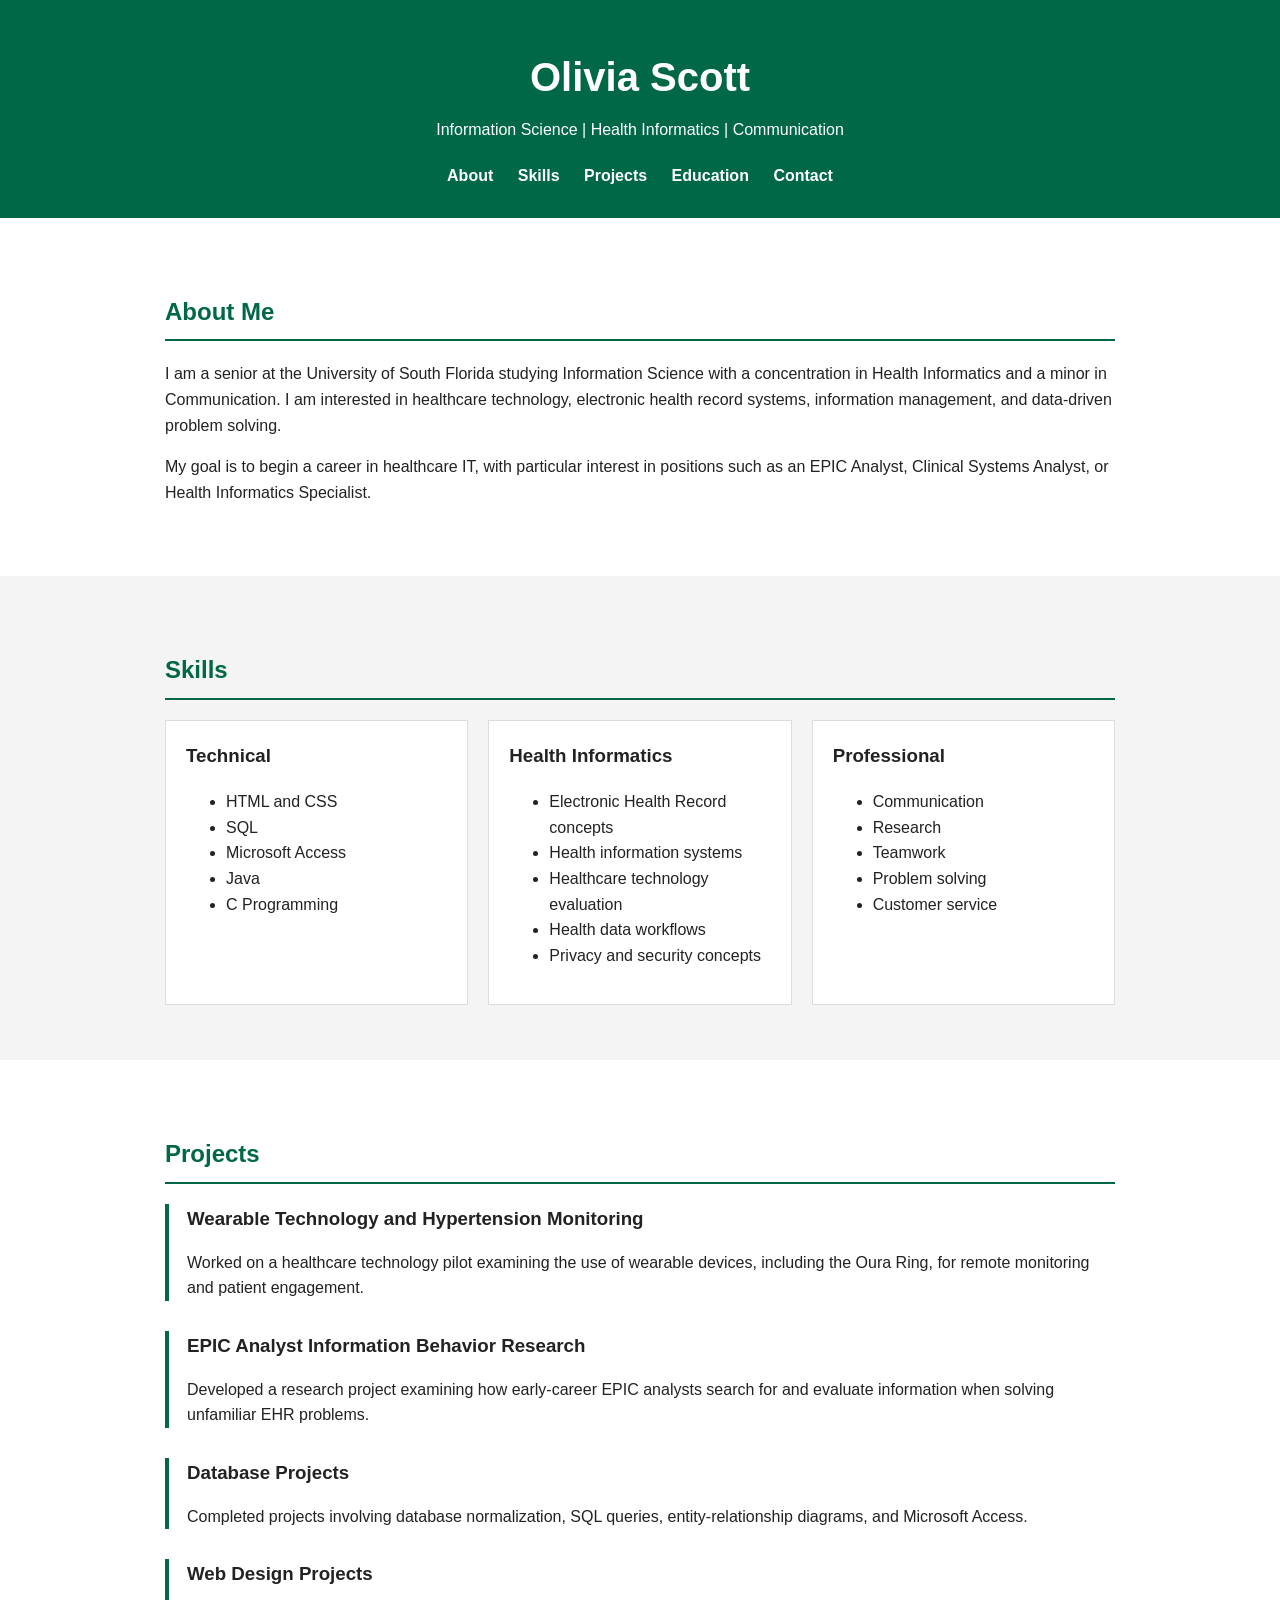
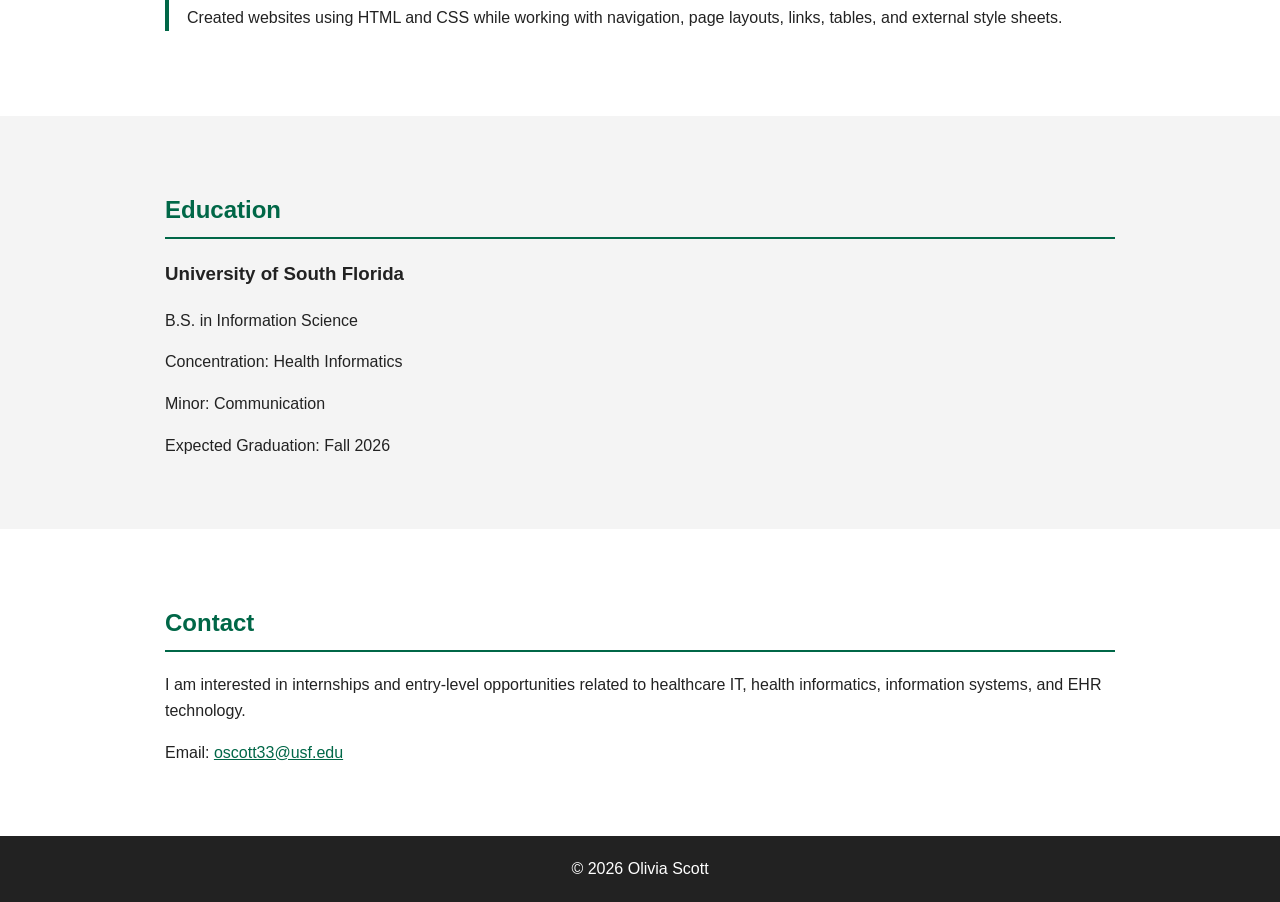
==== index.html @ 802bde32 "Add files via upload" ====
<!DOCTYPE html>
<html lang="en">
<head>
  <meta charset="UTF-8">
  <meta name="viewport" content="width=device-width, initial-scale=1.0">
  <title>Olivia Scott | Portfolio</title>
  <link rel="stylesheet" href="styles.css">
</head>
<body>

  <header>
    <div class="container">
      <h1>Olivia Scott</h1>
      <p>Information Science | Health Informatics | Communication</p>

      <nav>
        <a href="#about">About</a>
        <a href="#skills">Skills</a>
        <a href="#projects">Projects</a>
        <a href="#education">Education</a>
        <a href="#contact">Contact</a>
      </nav>
    </div>
  </header>

  <main>
    <section id="about">
      <div class="container">
        <h2>About Me</h2>
        <p>
          I am a senior at the University of South Florida studying Information Science
          with a concentration in Health Informatics and a minor in Communication.
          I am interested in healthcare technology, electronic health record systems,
          information management, and data-driven problem solving.
        </p>
        <p>
          My goal is to begin a career in healthcare IT, with particular interest in
          positions such as an EPIC Analyst, Clinical Systems Analyst, or Health Informatics Specialist.
        </p>
      </div>
    </section>

    <section id="skills" class="light">
      <div class="container">
        <h2>Skills</h2>

        <div class="cards">
          <div class="card">
            <h3>Technical</h3>
            <ul>
              <li>HTML and CSS</li>
              <li>SQL</li>
              <li>Microsoft Access</li>
              <li>Java</li>
              <li>C Programming</li>
            </ul>
          </div>

          <div class="card">
            <h3>Health Informatics</h3>
            <ul>
              <li>Electronic Health Record concepts</li>
              <li>Health information systems</li>
              <li>Healthcare technology evaluation</li>
              <li>Health data workflows</li>
              <li>Privacy and security concepts</li>
            </ul>
          </div>

          <div class="card">
            <h3>Professional</h3>
            <ul>
              <li>Communication</li>
              <li>Research</li>
              <li>Teamwork</li>
              <li>Problem solving</li>
              <li>Customer service</li>
            </ul>
          </div>
        </div>
      </div>
    </section>

    <section id="projects">
      <div class="container">
        <h2>Projects</h2>

        <div class="project">
          <h3>Wearable Technology and Hypertension Monitoring</h3>
          <p>
            Worked on a healthcare technology pilot examining the use of wearable devices,
            including the Oura Ring, for remote monitoring and patient engagement.
          </p>
        </div>

        <div class="project">
          <h3>EPIC Analyst Information Behavior Research</h3>
          <p>
            Developed a research project examining how early-career EPIC analysts search
            for and evaluate information when solving unfamiliar EHR problems.
          </p>
        </div>

        <div class="project">
          <h3>Database Projects</h3>
          <p>
            Completed projects involving database normalization, SQL queries,
            entity-relationship diagrams, and Microsoft Access.
          </p>
        </div>

        <div class="project">
          <h3>Web Design Projects</h3>
          <p>
            Created websites using HTML and CSS while working with navigation,
            page layouts, links, tables, and external style sheets.
          </p>
        </div>
      </div>
    </section>

    <section id="education" class="light">
      <div class="container">
        <h2>Education</h2>
        <h3>University of South Florida</h3>
        <p>B.S. in Information Science</p>
        <p>Concentration: Health Informatics</p>
        <p>Minor: Communication</p>
        <p>Expected Graduation: Fall 2026</p>
      </div>
    </section>

    <section id="contact">
      <div class="container">
        <h2>Contact</h2>
        <p>
          I am interested in internships and entry-level opportunities related to
          healthcare IT, health informatics, information systems, and EHR technology.
        </p>
        <p>
          Email:
          <a href="mailto:oscott33@usf.edu">oscott33@usf.edu</a>
        </p>
      </div>
    </section>
  </main>

  <footer>
    <div class="container">
      <p>&copy; 2026 Olivia Scott</p>
    </div>
  </footer>

</body>
</html>
---- styles.css ----
* {
  box-sizing: border-box;
}

html {
  scroll-behavior: smooth;
}

body {
  margin: 0;
  font-family: Arial, Helvetica, sans-serif;
  color: #222;
  line-height: 1.6;
  background-color: white;
}

.container {
  width: 90%;
  max-width: 950px;
  margin: auto;
}

header {
  background-color: #006747;
  color: white;
  text-align: center;
  padding: 45px 20px 30px;
}

header h1 {
  margin: 0;
  font-size: 2.5rem;
}

header p {
  margin: 8px 0 20px;
}

nav a {
  color: white;
  margin: 0 10px;
  text-decoration: none;
  font-weight: bold;
}

nav a:hover {
  text-decoration: underline;
}

section {
  padding: 55px 0;
}

.light {
  background-color: #f4f4f4;
}

h2 {
  color: #006747;
  border-bottom: 2px solid #006747;
  padding-bottom: 8px;
}

.cards {
  display: flex;
  gap: 20px;
  flex-wrap: wrap;
}

.card {
  flex: 1;
  min-width: 220px;
  background: white;
  border: 1px solid #ddd;
  padding: 20px;
}

.card h3 {
  margin-top: 0;
}

.project {
  border-left: 4px solid #006747;
  padding-left: 18px;
  margin-bottom: 30px;
}

.project h3 {
  margin-bottom: 8px;
}

a {
  color: #006747;
}

footer {
  background-color: #222;
  color: white;
  text-align: center;
  padding: 20px;
}

footer p {
  margin: 0;
}

@media (max-width: 650px) {
  nav a {
    display: block;
    margin: 8px 0;
  }

  .cards {
    flex-direction: column;
  }

  header h1 {
    font-size: 2rem;
  }
}
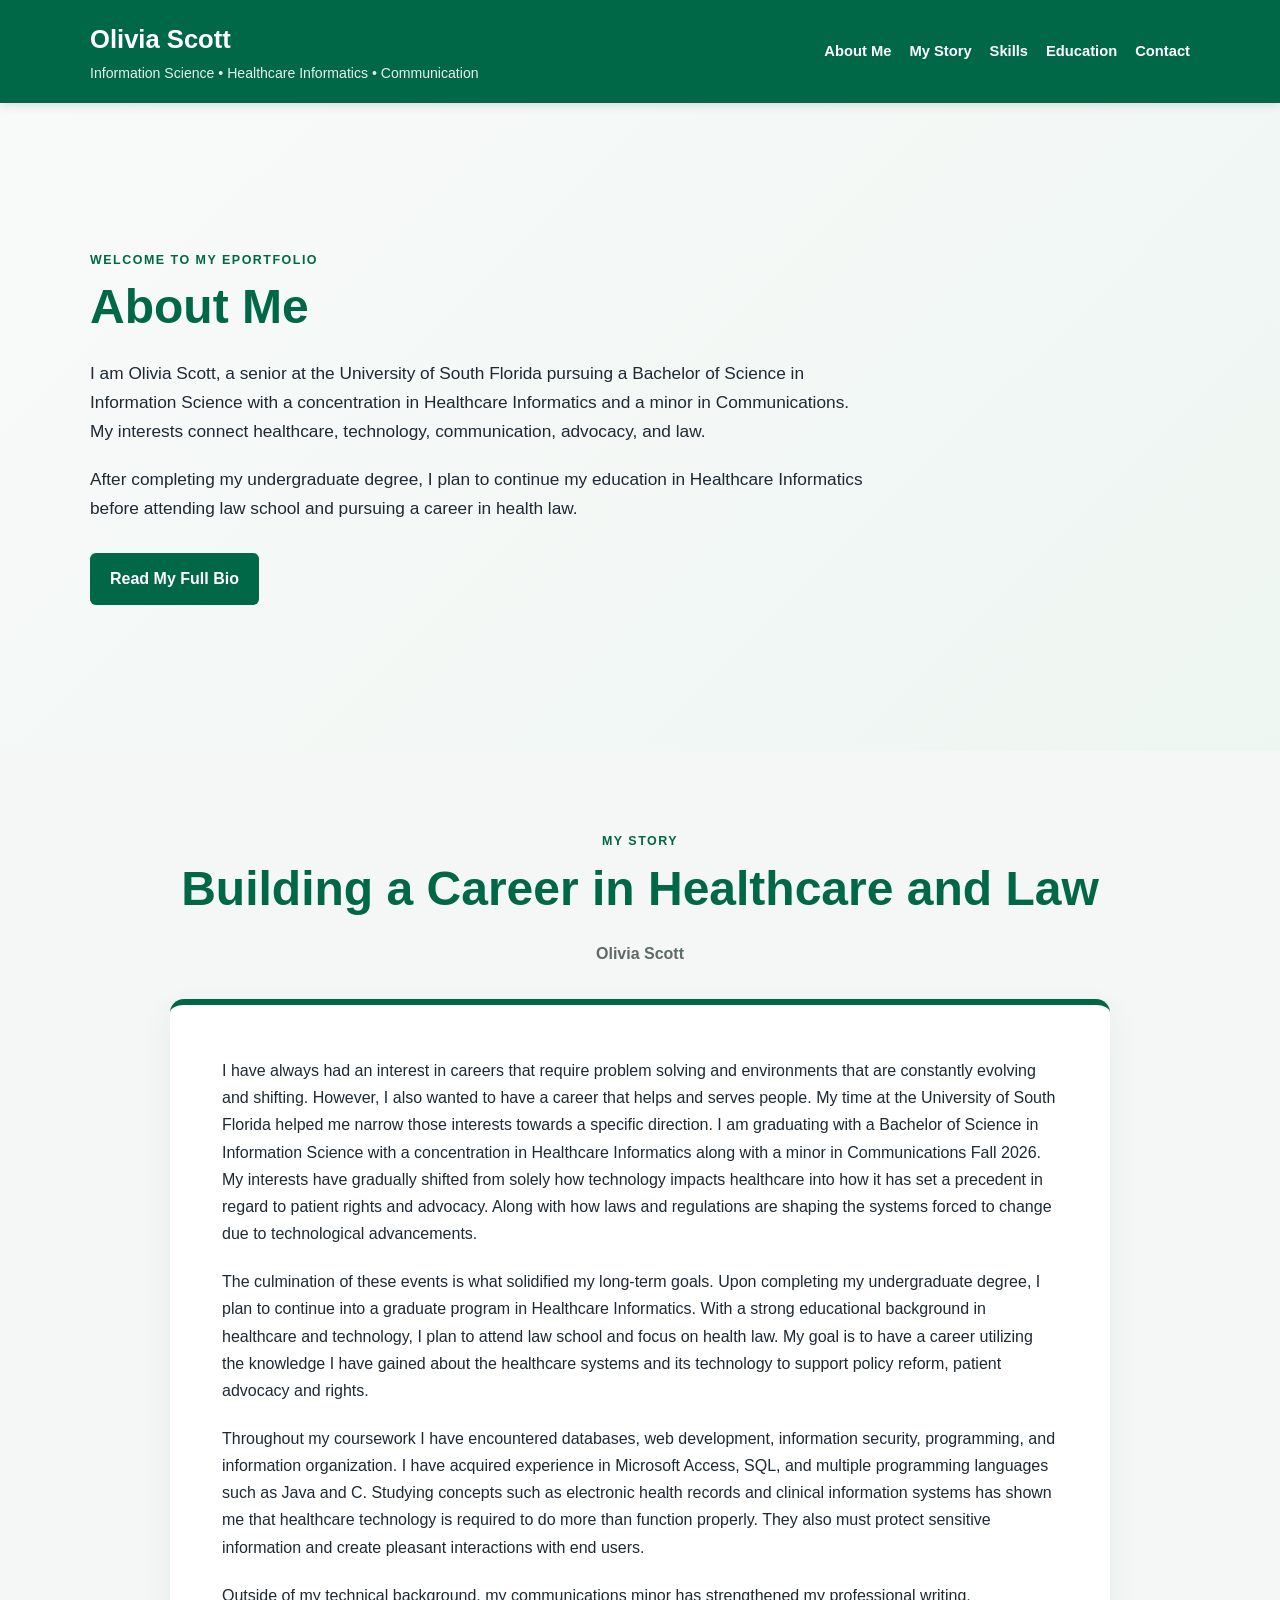
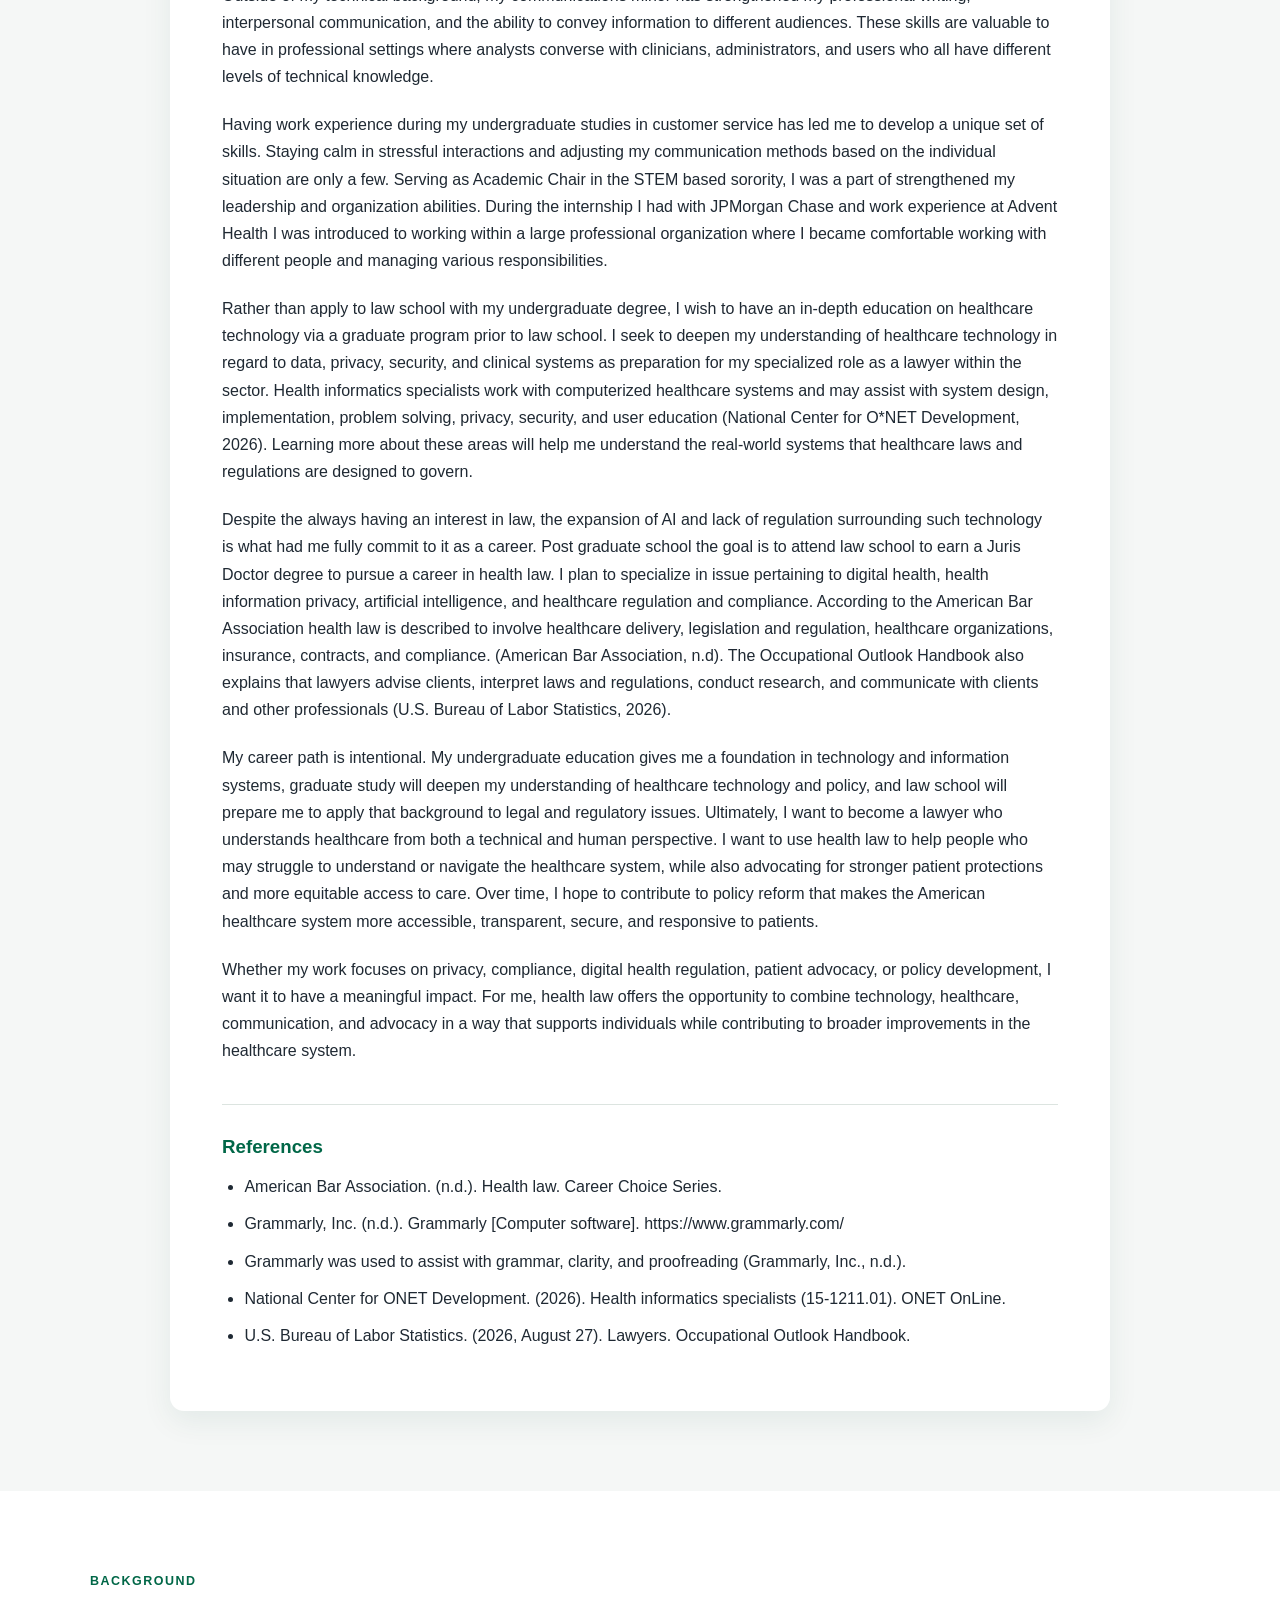
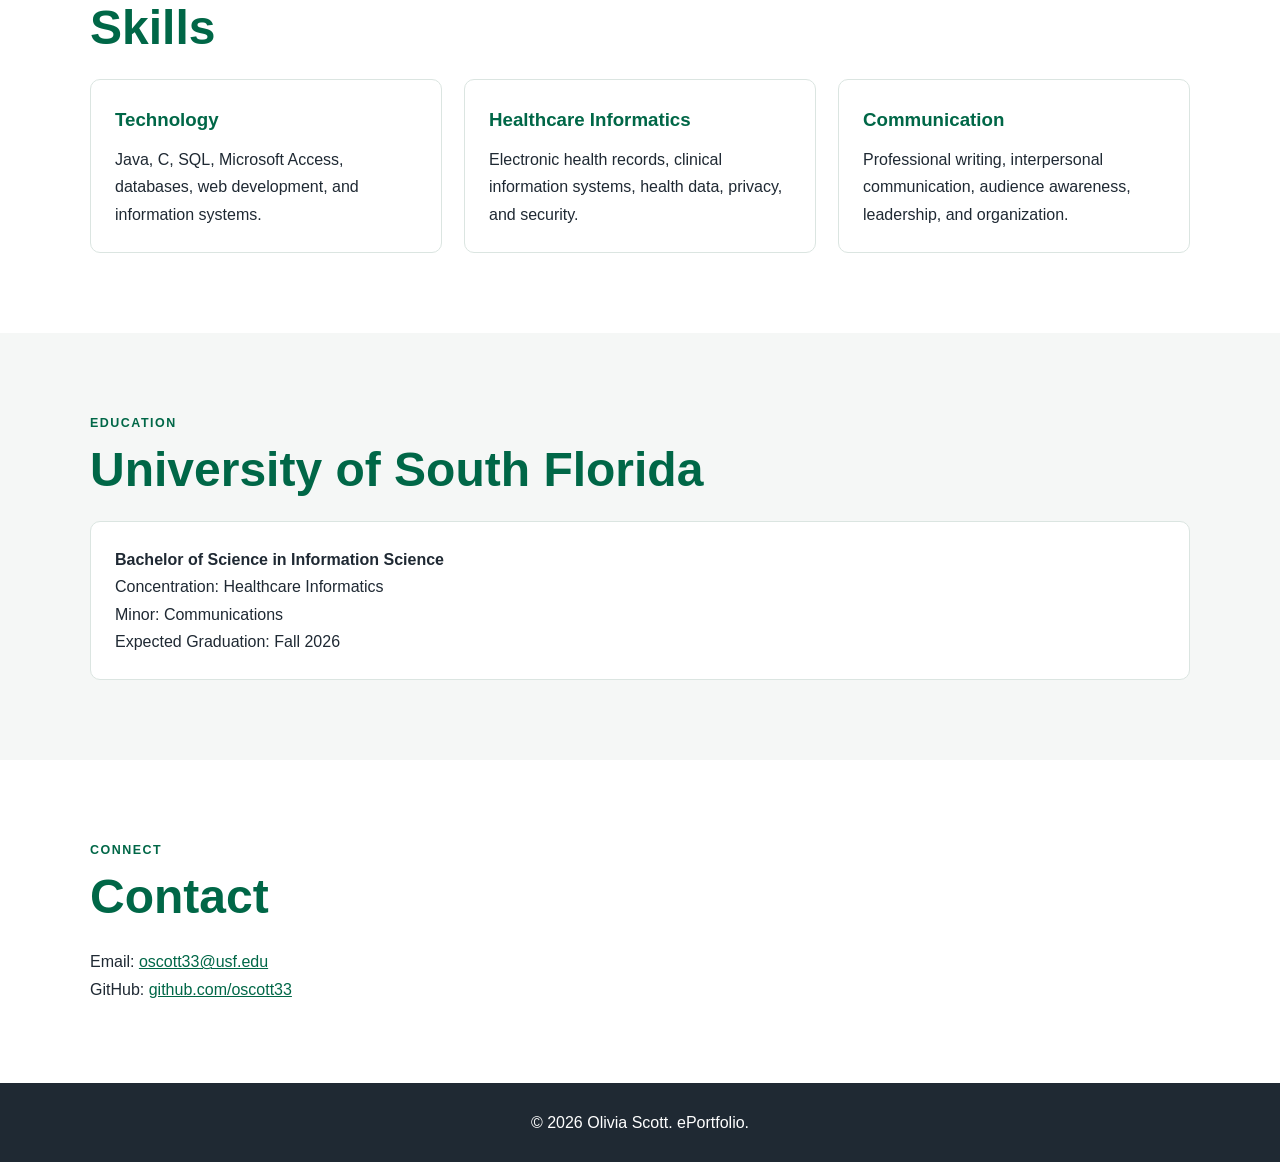
==== commit 3fb8e895: "Add files via upload" ====
--- a/index.html
+++ b/index.html
@@ -1,155 +1,128 @@
 <!DOCTYPE html>
 <html lang="en">
 <head>
-  <meta charset="UTF-8">
-  <meta name="viewport" content="width=device-width, initial-scale=1.0">
-  <title>Olivia Scott | Portfolio</title>
-  <link rel="stylesheet" href="styles.css">
+    <meta charset="UTF-8">
+    <meta name="viewport" content="width=device-width, initial-scale=1.0">
+    <title>Olivia Scott | ePortfolio</title>
+    <link rel="stylesheet" href="styles.css">
 </head>
 <body>
 
-  <header>
-    <div class="container">
-      <h1>Olivia Scott</h1>
-      <p>Information Science | Health Informatics | Communication</p>
+<header>
+    <div class="container header-content">
+        <div>
+            <h1>Olivia Scott</h1>
+            <p>Information Science • Healthcare Informatics • Communication</p>
+        </div>
+        <nav>
+            <a href="#about">About Me</a>
+            <a href="#detailed-about">My Story</a>
+            <a href="#skills">Skills</a>
+            <a href="#education">Education</a>
+            <a href="#contact">Contact</a>
+        </nav>
+    </div>
+</header>
 
-      <nav>
-        <a href="#about">About</a>
-        <a href="#skills">Skills</a>
-        <a href="#projects">Projects</a>
-        <a href="#education">Education</a>
-        <a href="#contact">Contact</a>
-      </nav>
-    </div>
-  </header>
-
-  <main>
-    <section id="about">
-      <div class="container">
-        <h2>About Me</h2>
-        <p>
-          I am a senior at the University of South Florida studying Information Science
-          with a concentration in Health Informatics and a minor in Communication.
-          I am interested in healthcare technology, electronic health record systems,
-          information management, and data-driven problem solving.
-        </p>
-        <p>
-          My goal is to begin a career in healthcare IT, with particular interest in
-          positions such as an EPIC Analyst, Clinical Systems Analyst, or Health Informatics Specialist.
-        </p>
-      </div>
+<main>
+    <section id="about" class="hero">
+        <div class="container">
+            <p class="eyebrow">WELCOME TO MY EPORTFOLIO</p>
+            <h2>About Me</h2>
+            <p class="lead">
+                I am Olivia Scott, a senior at the University of South Florida pursuing a
+                Bachelor of Science in Information Science with a concentration in Healthcare
+                Informatics and a minor in Communications. My interests connect healthcare,
+                technology, communication, advocacy, and law.
+            </p>
+            <p class="lead">
+                After completing my undergraduate degree, I plan to continue my education in
+                Healthcare Informatics before attending law school and pursuing a career in health law.
+            </p>
+            <a class="button" href="#detailed-about">Read My Full Bio</a>
+        </div>
     </section>
 
-    <section id="skills" class="light">
-      <div class="container">
-        <h2>Skills</h2>
+    <section id="detailed-about" class="section-alt">
+        <div class="container bio-layout">
+            <div class="section-heading">
+                <p class="eyebrow">MY STORY</p>
+                <h2>Building a Career in Healthcare and Law</h2>
+                <p class="byline">Olivia Scott</p>
+            </div>
 
-        <div class="cards">
-          <div class="card">
-            <h3>Technical</h3>
-            <ul>
-              <li>HTML and CSS</li>
-              <li>SQL</li>
-              <li>Microsoft Access</li>
-              <li>Java</li>
-              <li>C Programming</li>
-            </ul>
-          </div>
+            <article class="bio-card">
+            <p>I have always had an interest in careers that require problem solving and environments that are constantly evolving and shifting. However, I also wanted to have a career that helps and serves people. My time at the University of South Florida helped me narrow those interests towards a specific direction. I am graduating with a Bachelor of Science in Information Science with a concentration in Healthcare Informatics along with a minor in Communications Fall 2026. My interests have gradually shifted from solely how technology impacts healthcare into how it has set a precedent in regard to patient rights and advocacy. Along with how laws and regulations are shaping the systems forced to change due to technological advancements.</p>
+            <p>The culmination of these events is what solidified my long-term goals. Upon completing my undergraduate degree, I plan to continue into a graduate program in Healthcare Informatics. With a strong educational background in healthcare and technology, I plan to attend law school and focus on health law. My goal is to have a career utilizing the knowledge I have gained about the healthcare systems and its technology to support policy reform, patient advocacy and rights.</p>
+            <p>Throughout my coursework I have encountered databases, web development, information security, programming, and information organization. I have acquired experience in Microsoft Access, SQL, and multiple programming languages such as Java and C. Studying concepts such as electronic health records and clinical information systems has shown me that healthcare technology is required to do more than function properly. They also must protect sensitive information and create pleasant interactions with end users.</p>
+            <p>Outside of my technical background, my communications minor has strengthened my professional writing, interpersonal communication, and the ability to convey information to different audiences. These skills are valuable to have in professional settings where analysts converse with clinicians, administrators, and users who all have different levels of technical knowledge.</p>
+            <p>Having work experience during my undergraduate studies in customer service has led me to develop a unique set of skills. Staying calm in stressful interactions and adjusting my communication methods based on the individual situation are only a few. Serving as Academic Chair in the STEM based sorority, I was a part of strengthened my leadership and organization abilities. During the internship I had with JPMorgan Chase and work experience at Advent Health I was introduced to working within a large professional organization where I became comfortable working with different people and managing various responsibilities.</p>
+            <p>Rather than apply to law school with my undergraduate degree, I wish to have an in-depth education on healthcare technology via a graduate program prior to law school. I seek to deepen my understanding of healthcare technology in regard to data, privacy, security, and clinical systems as preparation for my specialized role as a lawyer within the sector. Health informatics specialists work with computerized healthcare systems and may assist with system design, implementation, problem solving, privacy, security, and user education (National Center for O*NET Development, 2026). Learning more about these areas will help me understand the real-world systems that healthcare laws and regulations are designed to govern.</p>
+            <p>Despite the always having an interest in law, the expansion of AI and lack of regulation surrounding such technology is what had me fully commit to it as a career. Post graduate school the goal is to attend law school to earn a Juris Doctor degree to pursue a career in health law. I plan to specialize in issue pertaining to digital health, health information privacy, artificial intelligence, and healthcare regulation and compliance. According to the American Bar Association health law is described to involve healthcare delivery, legislation and regulation, healthcare organizations, insurance, contracts, and compliance. (American Bar Association, n.d). The Occupational Outlook Handbook also explains that lawyers advise clients, interpret laws and regulations, conduct research, and communicate with clients and other professionals (U.S. Bureau of Labor Statistics, 2026).</p>
+            <p>My career path is intentional. My undergraduate education gives me a foundation in technology and information systems, graduate study will deepen my understanding of healthcare technology and policy, and law school will prepare me to apply that background to legal and regulatory issues. Ultimately, I want to become a lawyer who understands healthcare from both a technical and human perspective. I want to use health law to help people who may struggle to understand or navigate the healthcare system, while also advocating for stronger patient protections and more equitable access to care. Over time, I hope to contribute to policy reform that makes the American healthcare system more accessible, transparent, secure, and responsive to patients.</p>
+            <p>Whether my work focuses on privacy, compliance, digital health regulation, patient advocacy, or policy development, I want it to have a meaningful impact. For me, health law offers the opportunity to combine technology, healthcare, communication, and advocacy in a way that supports individuals while contributing to broader improvements in the healthcare system.</p>
 
-          <div class="card">
-            <h3>Health Informatics</h3>
-            <ul>
-              <li>Electronic Health Record concepts</li>
-              <li>Health information systems</li>
-              <li>Healthcare technology evaluation</li>
-              <li>Health data workflows</li>
-              <li>Privacy and security concepts</li>
-            </ul>
-          </div>
-
-          <div class="card">
-            <h3>Professional</h3>
-            <ul>
-              <li>Communication</li>
-              <li>Research</li>
-              <li>Teamwork</li>
-              <li>Problem solving</li>
-              <li>Customer service</li>
-            </ul>
-          </div>
+                <div class="references">
+                    <h3>References</h3>
+                    <ul>
+                <li>American Bar Association. (n.d.). Health law. Career Choice Series.</li>
+                <li>Grammarly, Inc. (n.d.). Grammarly [Computer software]. https://www.grammarly.com/</li>
+                <li>Grammarly was used to assist with grammar, clarity, and proofreading (Grammarly, Inc., n.d.).</li>
+                <li>National Center for ONET Development. (2026). Health informatics specialists (15-1211.01). ONET OnLine.</li>
+                <li>U.S. Bureau of Labor Statistics. (2026, August 27). Lawyers. Occupational Outlook Handbook.</li>
+                    </ul>
+                </div>
+            </article>
         </div>
-      </div>
     </section>
 
-    <section id="projects">
-      <div class="container">
-        <h2>Projects</h2>
-
-        <div class="project">
-          <h3>Wearable Technology and Hypertension Monitoring</h3>
-          <p>
-            Worked on a healthcare technology pilot examining the use of wearable devices,
-            including the Oura Ring, for remote monitoring and patient engagement.
-          </p>
+    <section id="skills">
+        <div class="container">
+            <p class="eyebrow">BACKGROUND</p>
+            <h2>Skills</h2>
+            <div class="card-grid">
+                <div class="card">
+                    <h3>Technology</h3>
+                    <p>Java, C, SQL, Microsoft Access, databases, web development, and information systems.</p>
+                </div>
+                <div class="card">
+                    <h3>Healthcare Informatics</h3>
+                    <p>Electronic health records, clinical information systems, health data, privacy, and security.</p>
+                </div>
+                <div class="card">
+                    <h3>Communication</h3>
+                    <p>Professional writing, interpersonal communication, audience awareness, leadership, and organization.</p>
+                </div>
+            </div>
         </div>
-
-        <div class="project">
-          <h3>EPIC Analyst Information Behavior Research</h3>
-          <p>
-            Developed a research project examining how early-career EPIC analysts search
-            for and evaluate information when solving unfamiliar EHR problems.
-          </p>
-        </div>
-
-        <div class="project">
-          <h3>Database Projects</h3>
-          <p>
-            Completed projects involving database normalization, SQL queries,
-            entity-relationship diagrams, and Microsoft Access.
-          </p>
-        </div>
-
-        <div class="project">
-          <h3>Web Design Projects</h3>
-          <p>
-            Created websites using HTML and CSS while working with navigation,
-            page layouts, links, tables, and external style sheets.
-          </p>
-        </div>
-      </div>
     </section>
 
-    <section id="education" class="light">
-      <div class="container">
-        <h2>Education</h2>
-        <h3>University of South Florida</h3>
-        <p>B.S. in Information Science</p>
-        <p>Concentration: Health Informatics</p>
-        <p>Minor: Communication</p>
-        <p>Expected Graduation: Fall 2026</p>
-      </div>
+    <section id="education" class="section-alt">
+        <div class="container">
+            <p class="eyebrow">EDUCATION</p>
+            <h2>University of South Florida</h2>
+            <div class="education-box">
+                <p><strong>Bachelor of Science in Information Science</strong></p>
+                <p>Concentration: Healthcare Informatics</p>
+                <p>Minor: Communications</p>
+                <p>Expected Graduation: Fall 2026</p>
+            </div>
+        </div>
     </section>
 
     <section id="contact">
-      <div class="container">
-        <h2>Contact</h2>
-        <p>
-          I am interested in internships and entry-level opportunities related to
-          healthcare IT, health informatics, information systems, and EHR technology.
-        </p>
-        <p>
-          Email:
-          <a href="mailto:oscott33@usf.edu">oscott33@usf.edu</a>
-        </p>
-      </div>
+        <div class="container">
+            <p class="eyebrow">CONNECT</p>
+            <h2>Contact</h2>
+            <p>Email: <a href="mailto:oscott33@usf.edu">oscott33@usf.edu</a></p>
+            <p>GitHub: <a href="https://github.com/oscott33" target="_blank" rel="noopener">github.com/oscott33</a></p>
+        </div>
     </section>
-  </main>
+</main>
 
-  <footer>
-    <div class="container">
-      <p>&copy; 2026 Olivia Scott</p>
-    </div>
-  </footer>
+<footer>
+    <p>&copy; 2026 Olivia Scott. ePortfolio.</p>
+</footer>
 
 </body>
 </html>
--- a/styles.css
+++ b/styles.css
@@ -1,120 +1,206 @@
 * {
-  box-sizing: border-box;
+    box-sizing: border-box;
+    margin: 0;
+    padding: 0;
 }
 
 html {
-  scroll-behavior: smooth;
+    scroll-behavior: smooth;
 }
 
 body {
-  margin: 0;
-  font-family: Arial, Helvetica, sans-serif;
-  color: #222;
-  line-height: 1.6;
-  background-color: white;
+    font-family: Arial, Helvetica, sans-serif;
+    line-height: 1.7;
+    color: #1f2933;
+    background: #ffffff;
 }
 
 .container {
-  width: 90%;
-  max-width: 950px;
-  margin: auto;
+    width: min(92%, 1100px);
+    margin: 0 auto;
 }
 
 header {
-  background-color: #006747;
-  color: white;
-  text-align: center;
-  padding: 45px 20px 30px;
+    position: sticky;
+    top: 0;
+    z-index: 1000;
+    background: #006747;
+    color: #ffffff;
+    box-shadow: 0 2px 10px rgba(0,0,0,.12);
+}
+
+.header-content {
+    display: flex;
+    align-items: center;
+    justify-content: space-between;
+    gap: 30px;
+    padding: 18px 0;
 }
 
 header h1 {
-  margin: 0;
-  font-size: 2.5rem;
+    font-size: 1.6rem;
 }
 
 header p {
-  margin: 8px 0 20px;
+    font-size: .88rem;
+    opacity: .9;
+}
+
+nav {
+    display: flex;
+    flex-wrap: wrap;
+    gap: 18px;
 }
 
 nav a {
-  color: white;
-  margin: 0 10px;
-  text-decoration: none;
-  font-weight: bold;
+    color: #ffffff;
+    text-decoration: none;
+    font-weight: 700;
+    font-size: .92rem;
 }
 
 nav a:hover {
-  text-decoration: underline;
+    text-decoration: underline;
 }
 
 section {
-  padding: 55px 0;
-}
-
-.light {
-  background-color: #f4f4f4;
+    padding: 80px 0;
+    scroll-margin-top: 100px;
+}
+
+.hero {
+    min-height: 72vh;
+    display: flex;
+    align-items: center;
+    background: linear-gradient(135deg, #f8faf9, #eef6f2);
+}
+
+.eyebrow {
+    color: #006747;
+    font-weight: 800;
+    letter-spacing: .12em;
+    font-size: .78rem;
+    margin-bottom: 8px;
 }
 
 h2 {
-  color: #006747;
-  border-bottom: 2px solid #006747;
-  padding-bottom: 8px;
-}
-
-.cards {
-  display: flex;
-  gap: 20px;
-  flex-wrap: wrap;
-}
-
-.card {
-  flex: 1;
-  min-width: 220px;
-  background: white;
-  border: 1px solid #ddd;
-  padding: 20px;
-}
-
-.card h3 {
-  margin-top: 0;
-}
-
-.project {
-  border-left: 4px solid #006747;
-  padding-left: 18px;
-  margin-bottom: 30px;
-}
-
-.project h3 {
-  margin-bottom: 8px;
-}
-
-a {
-  color: #006747;
+    color: #006747;
+    font-size: clamp(2rem, 4vw, 3rem);
+    line-height: 1.15;
+    margin-bottom: 24px;
+}
+
+h3 {
+    color: #006747;
+    margin-bottom: 10px;
+}
+
+.lead {
+    max-width: 780px;
+    font-size: 1.08rem;
+    margin-bottom: 18px;
+}
+
+.button {
+    display: inline-block;
+    margin-top: 12px;
+    padding: 12px 20px;
+    background: #006747;
+    color: #ffffff;
+    text-decoration: none;
+    border-radius: 6px;
+    font-weight: 700;
+}
+
+.button:hover {
+    background: #005239;
+}
+
+.section-alt {
+    background: #f5f7f6;
+}
+
+.bio-layout {
+    max-width: 940px;
+}
+
+.section-heading {
+    text-align: center;
+    margin-bottom: 32px;
+}
+
+.byline {
+    color: #5f6b67;
+    font-weight: 700;
+}
+
+.bio-card {
+    background: #ffffff;
+    border-radius: 14px;
+    padding: clamp(26px, 5vw, 52px);
+    box-shadow: 0 10px 30px rgba(0, 80, 60, .08);
+    border-top: 6px solid #006747;
+}
+
+.bio-card p {
+    margin-bottom: 1.3rem;
+    font-size: 1rem;
+}
+
+.references {
+    margin-top: 40px;
+    padding-top: 26px;
+    border-top: 1px solid #dce4e0;
+}
+
+.references ul {
+    padding-left: 1.4rem;
+}
+
+.references li {
+    margin-bottom: 10px;
+}
+
+.card-grid {
+    display: grid;
+    grid-template-columns: repeat(3, 1fr);
+    gap: 22px;
+}
+
+.card,
+.education-box {
+    background: #ffffff;
+    padding: 24px;
+    border: 1px solid #dbe5e1;
+    border-radius: 10px;
+}
+
+#contact a {
+    color: #006747;
 }
 
 footer {
-  background-color: #222;
-  color: white;
-  text-align: center;
-  padding: 20px;
-}
-
-footer p {
-  margin: 0;
-}
-
-@media (max-width: 650px) {
-  nav a {
-    display: block;
-    margin: 8px 0;
-  }
-
-  .cards {
-    flex-direction: column;
-  }
-
-  header h1 {
-    font-size: 2rem;
-  }
-}
+    background: #1f2933;
+    color: #ffffff;
+    text-align: center;
+    padding: 26px 16px;
+}
+
+@media (max-width: 800px) {
+    .header-content {
+        flex-direction: column;
+        align-items: flex-start;
+    }
+
+    nav {
+        gap: 12px;
+    }
+
+    .card-grid {
+        grid-template-columns: 1fr;
+    }
+
+    section {
+        padding: 60px 0;
+    }
+}
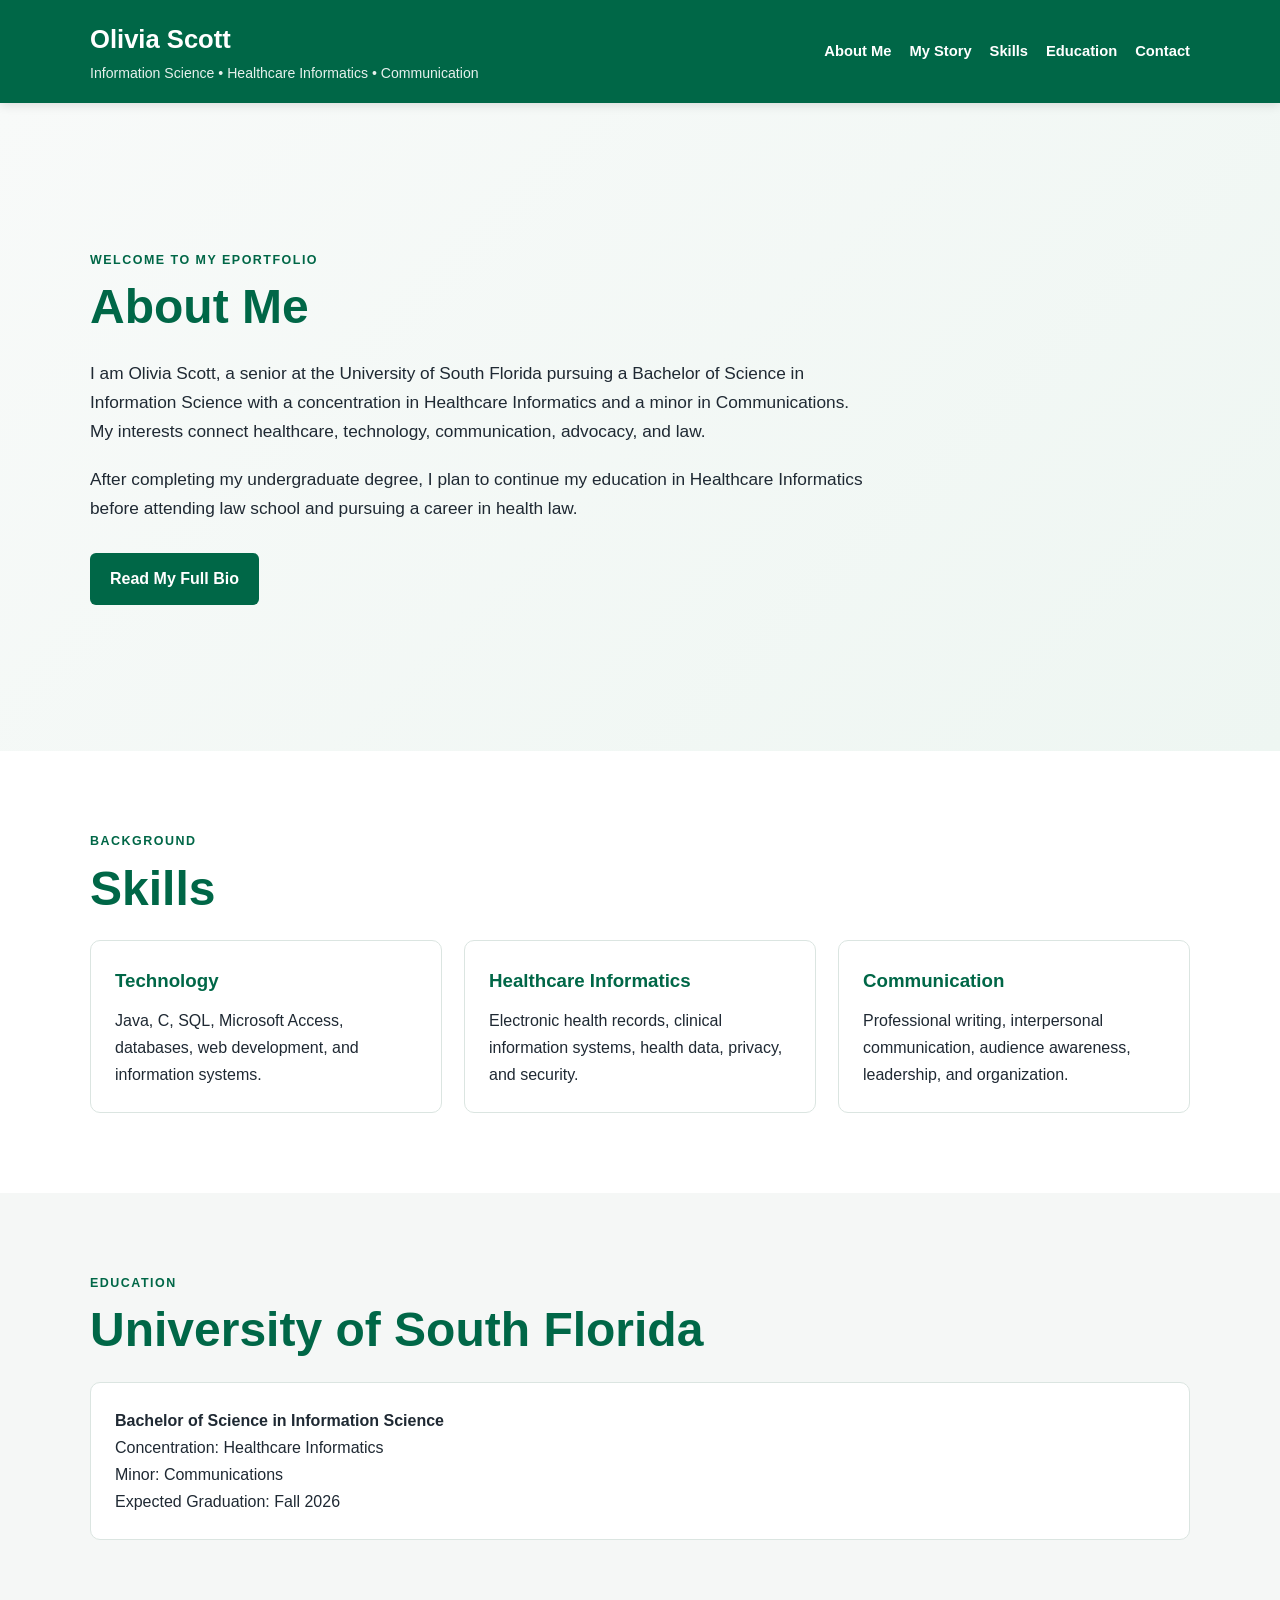
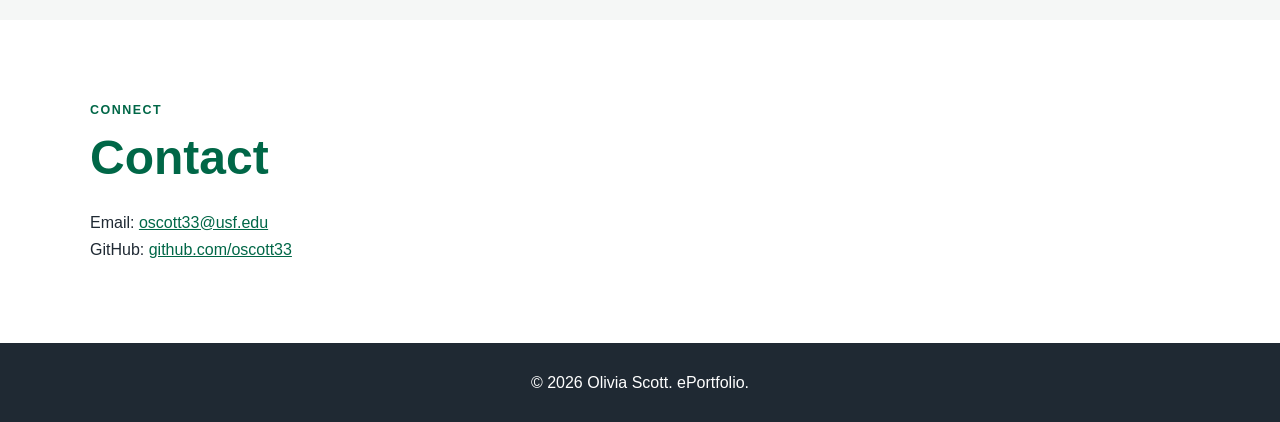
==== commit ecf76290: "Update index.html" ====
--- a/index.html
+++ b/index.html
@@ -16,7 +16,7 @@
         </div>
         <nav>
             <a href="#about">About Me</a>
-            <a href="#detailed-about">My Story</a>
+            <a href="about.html">My Story</a>
             <a href="#skills">Skills</a>
             <a href="#education">Education</a>
             <a href="#contact">Contact</a>
@@ -29,50 +29,20 @@
         <div class="container">
             <p class="eyebrow">WELCOME TO MY EPORTFOLIO</p>
             <h2>About Me</h2>
+
             <p class="lead">
                 I am Olivia Scott, a senior at the University of South Florida pursuing a
                 Bachelor of Science in Information Science with a concentration in Healthcare
                 Informatics and a minor in Communications. My interests connect healthcare,
                 technology, communication, advocacy, and law.
             </p>
+
             <p class="lead">
                 After completing my undergraduate degree, I plan to continue my education in
                 Healthcare Informatics before attending law school and pursuing a career in health law.
             </p>
-            <a class="button" href="#detailed-about">Read My Full Bio</a>
-        </div>
-    </section>
 
-    <section id="detailed-about" class="section-alt">
-        <div class="container bio-layout">
-            <div class="section-heading">
-                <p class="eyebrow">MY STORY</p>
-                <h2>Building a Career in Healthcare and Law</h2>
-                <p class="byline">Olivia Scott</p>
-            </div>
-
-            <article class="bio-card">
-            <p>I have always had an interest in careers that require problem solving and environments that are constantly evolving and shifting. However, I also wanted to have a career that helps and serves people. My time at the University of South Florida helped me narrow those interests towards a specific direction. I am graduating with a Bachelor of Science in Information Science with a concentration in Healthcare Informatics along with a minor in Communications Fall 2026. My interests have gradually shifted from solely how technology impacts healthcare into how it has set a precedent in regard to patient rights and advocacy. Along with how laws and regulations are shaping the systems forced to change due to technological advancements.</p>
-            <p>The culmination of these events is what solidified my long-term goals. Upon completing my undergraduate degree, I plan to continue into a graduate program in Healthcare Informatics. With a strong educational background in healthcare and technology, I plan to attend law school and focus on health law. My goal is to have a career utilizing the knowledge I have gained about the healthcare systems and its technology to support policy reform, patient advocacy and rights.</p>
-            <p>Throughout my coursework I have encountered databases, web development, information security, programming, and information organization. I have acquired experience in Microsoft Access, SQL, and multiple programming languages such as Java and C. Studying concepts such as electronic health records and clinical information systems has shown me that healthcare technology is required to do more than function properly. They also must protect sensitive information and create pleasant interactions with end users.</p>
-            <p>Outside of my technical background, my communications minor has strengthened my professional writing, interpersonal communication, and the ability to convey information to different audiences. These skills are valuable to have in professional settings where analysts converse with clinicians, administrators, and users who all have different levels of technical knowledge.</p>
-            <p>Having work experience during my undergraduate studies in customer service has led me to develop a unique set of skills. Staying calm in stressful interactions and adjusting my communication methods based on the individual situation are only a few. Serving as Academic Chair in the STEM based sorority, I was a part of strengthened my leadership and organization abilities. During the internship I had with JPMorgan Chase and work experience at Advent Health I was introduced to working within a large professional organization where I became comfortable working with different people and managing various responsibilities.</p>
-            <p>Rather than apply to law school with my undergraduate degree, I wish to have an in-depth education on healthcare technology via a graduate program prior to law school. I seek to deepen my understanding of healthcare technology in regard to data, privacy, security, and clinical systems as preparation for my specialized role as a lawyer within the sector. Health informatics specialists work with computerized healthcare systems and may assist with system design, implementation, problem solving, privacy, security, and user education (National Center for O*NET Development, 2026). Learning more about these areas will help me understand the real-world systems that healthcare laws and regulations are designed to govern.</p>
-            <p>Despite the always having an interest in law, the expansion of AI and lack of regulation surrounding such technology is what had me fully commit to it as a career. Post graduate school the goal is to attend law school to earn a Juris Doctor degree to pursue a career in health law. I plan to specialize in issue pertaining to digital health, health information privacy, artificial intelligence, and healthcare regulation and compliance. According to the American Bar Association health law is described to involve healthcare delivery, legislation and regulation, healthcare organizations, insurance, contracts, and compliance. (American Bar Association, n.d). The Occupational Outlook Handbook also explains that lawyers advise clients, interpret laws and regulations, conduct research, and communicate with clients and other professionals (U.S. Bureau of Labor Statistics, 2026).</p>
-            <p>My career path is intentional. My undergraduate education gives me a foundation in technology and information systems, graduate study will deepen my understanding of healthcare technology and policy, and law school will prepare me to apply that background to legal and regulatory issues. Ultimately, I want to become a lawyer who understands healthcare from both a technical and human perspective. I want to use health law to help people who may struggle to understand or navigate the healthcare system, while also advocating for stronger patient protections and more equitable access to care. Over time, I hope to contribute to policy reform that makes the American healthcare system more accessible, transparent, secure, and responsive to patients.</p>
-            <p>Whether my work focuses on privacy, compliance, digital health regulation, patient advocacy, or policy development, I want it to have a meaningful impact. For me, health law offers the opportunity to combine technology, healthcare, communication, and advocacy in a way that supports individuals while contributing to broader improvements in the healthcare system.</p>
-
-                <div class="references">
-                    <h3>References</h3>
-                    <ul>
-                <li>American Bar Association. (n.d.). Health law. Career Choice Series.</li>
-                <li>Grammarly, Inc. (n.d.). Grammarly [Computer software]. https://www.grammarly.com/</li>
-                <li>Grammarly was used to assist with grammar, clarity, and proofreading (Grammarly, Inc., n.d.).</li>
-                <li>National Center for ONET Development. (2026). Health informatics specialists (15-1211.01). ONET OnLine.</li>
-                <li>U.S. Bureau of Labor Statistics. (2026, August 27). Lawyers. Occupational Outlook Handbook.</li>
-                    </ul>
-                </div>
-            </article>
+            <a class="button" href="about.html">Read My Full Bio</a>
         </div>
     </section>
 
@@ -80,15 +50,18 @@
         <div class="container">
             <p class="eyebrow">BACKGROUND</p>
             <h2>Skills</h2>
+
             <div class="card-grid">
                 <div class="card">
                     <h3>Technology</h3>
                     <p>Java, C, SQL, Microsoft Access, databases, web development, and information systems.</p>
                 </div>
+
                 <div class="card">
                     <h3>Healthcare Informatics</h3>
                     <p>Electronic health records, clinical information systems, health data, privacy, and security.</p>
                 </div>
+
                 <div class="card">
                     <h3>Communication</h3>
                     <p>Professional writing, interpersonal communication, audience awareness, leadership, and organization.</p>
@@ -101,6 +74,7 @@
         <div class="container">
             <p class="eyebrow">EDUCATION</p>
             <h2>University of South Florida</h2>
+
             <div class="education-box">
                 <p><strong>Bachelor of Science in Information Science</strong></p>
                 <p>Concentration: Healthcare Informatics</p>
--- a/styles.css
+++ b/styles.css
@@ -120,6 +120,10 @@
     background: #f5f7f6;
 }
 
+.bio-page {
+    min-height: calc(100vh - 150px);
+}
+
 .bio-layout {
     max-width: 940px;
 }
@@ -161,6 +165,10 @@
     margin-bottom: 10px;
 }
 
+.back-home {
+    margin-top: 28px;
+}
+
 .card-grid {
     display: grid;
     grid-template-columns: repeat(3, 1fr);
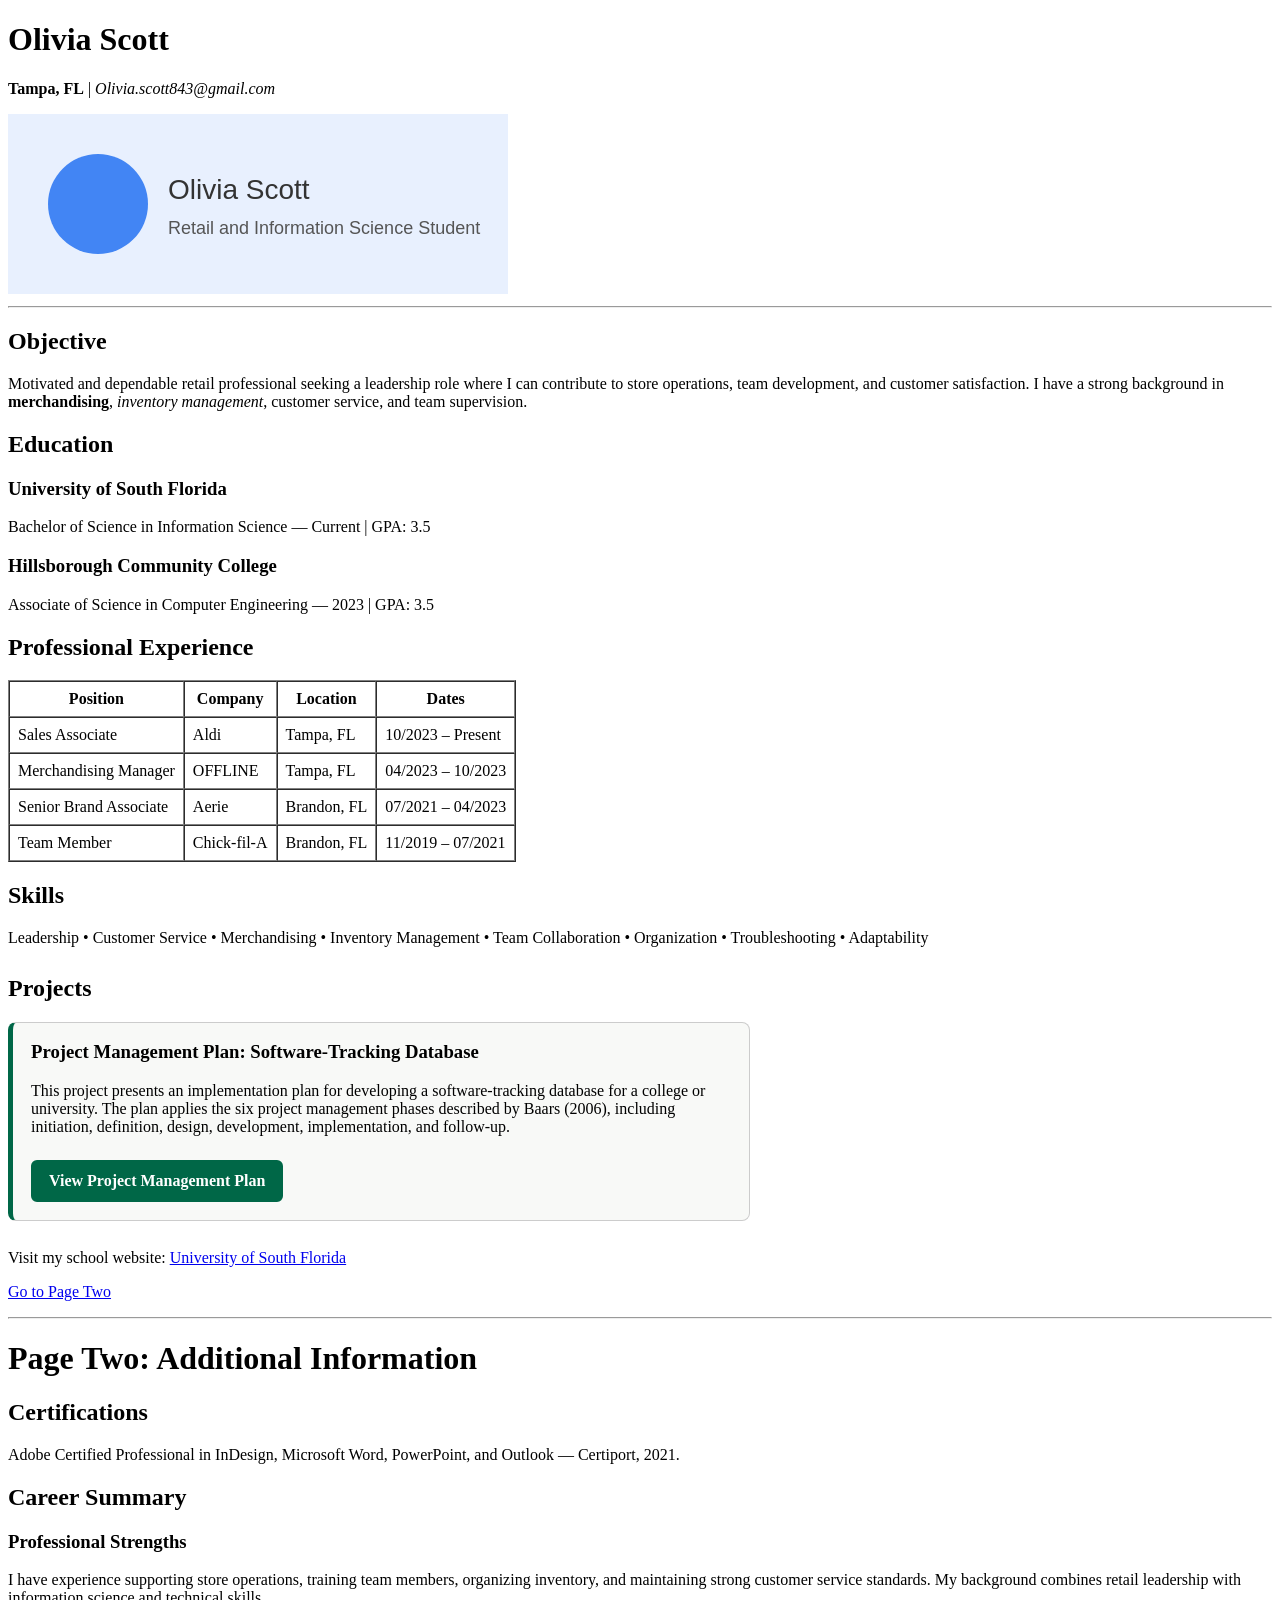
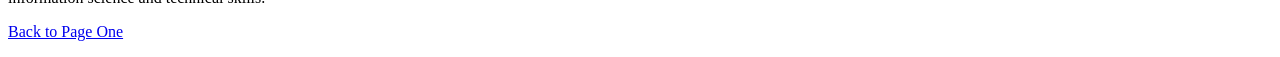
==== commit 5f921190: "Update index.html" ====
--- a/index.html
+++ b/index.html
@@ -3,100 +3,224 @@
 <head>
     <meta charset="UTF-8">
     <meta name="viewport" content="width=device-width, initial-scale=1.0">
-    <title>Olivia Scott | ePortfolio</title>
-    <link rel="stylesheet" href="styles.css">
+
+    <title>Olivia Scott Resume</title>
+
+    <style>
+        .project-section {
+            margin: 28px 0;
+        }
+
+        .project-card {
+            max-width: 700px;
+            padding: 18px;
+            border: 1px solid #cccccc;
+            border-left: 5px solid #006747;
+            border-radius: 8px;
+            background-color: #f8f9f7;
+        }
+
+        .project-card h3 {
+            margin-top: 0;
+        }
+
+        .project-button {
+            display: inline-block;
+            margin-top: 8px;
+            padding: 10px 16px;
+            background-color: #006747;
+            color: #ffffff;
+            text-decoration: none;
+            border: 2px solid #006747;
+            border-radius: 6px;
+            font-weight: bold;
+        }
+
+        .project-button:hover,
+        .project-button:focus {
+            background-color: #004b36;
+            border-color: #004b36;
+            color: #ffffff;
+        }
+    </style>
 </head>
-<body>
-
-<header>
-    <div class="container header-content">
-        <div>
-            <h1>Olivia Scott</h1>
-            <p>Information Science • Healthcare Informatics • Communication</p>
+
+<body id="top">
+
+    <!-- Main Page -->
+    <h1>Olivia Scott</h1>
+
+    <p>
+        <strong>Tampa, FL</strong> |
+        <em>Olivia.scott843@gmail.com</em>
+    </p>
+
+    <img
+        src="data:image/svg+xml,%3Csvg xmlns='http://www.w3.org/2000/svg' width='500' height='180'%3E%3Crect width='500' height='180' fill='%23e8f0fe'/%3E%3Ccircle cx='90' cy='90' r='50' fill='%234285f4'/%3E%3Ctext x='160' y='85' font-size='28' font-family='Arial' fill='%23333'%3EOlivia Scott%3C/text%3E%3Ctext x='160' y='120' font-size='18' font-family='Arial' fill='%23555'%3ERetail and Information Science Student%3C/text%3E%3C/svg%3E"
+        alt="Olivia Scott resume banner"
+        width="500"
+    >
+
+    <hr>
+
+    <!-- Objective -->
+    <h2>Objective</h2>
+
+    <p>
+        Motivated and dependable retail professional seeking a leadership
+        role where I can contribute to store operations, team development,
+        and customer satisfaction. I have a strong background in
+        <strong>merchandising</strong>,
+        <em>inventory management</em>, customer service, and team supervision.
+    </p>
+
+    <!-- Education -->
+    <h2>Education</h2>
+
+    <h3>University of South Florida</h3>
+
+    <p>
+        Bachelor of Science in Information Science — Current | GPA: 3.5
+    </p>
+
+    <h3>Hillsborough Community College</h3>
+
+    <p>
+        Associate of Science in Computer Engineering — 2023 | GPA: 3.5
+    </p>
+
+    <!-- Professional Experience -->
+    <h2>Professional Experience</h2>
+
+    <table border="1" cellpadding="8" cellspacing="0">
+
+        <tr>
+            <th>Position</th>
+            <th>Company</th>
+            <th>Location</th>
+            <th>Dates</th>
+        </tr>
+
+        <tr>
+            <td>Sales Associate</td>
+            <td>Aldi</td>
+            <td>Tampa, FL</td>
+            <td>10/2023 – Present</td>
+        </tr>
+
+        <tr>
+            <td>Merchandising Manager</td>
+            <td>OFFLINE</td>
+            <td>Tampa, FL</td>
+            <td>04/2023 – 10/2023</td>
+        </tr>
+
+        <tr>
+            <td>Senior Brand Associate</td>
+            <td>Aerie</td>
+            <td>Brandon, FL</td>
+            <td>07/2021 – 04/2023</td>
+        </tr>
+
+        <tr>
+            <td>Team Member</td>
+            <td>Chick-fil-A</td>
+            <td>Brandon, FL</td>
+            <td>11/2019 – 07/2021</td>
+        </tr>
+
+    </table>
+
+    <!-- Skills -->
+    <h2>Skills</h2>
+
+    <p>
+        Leadership • Customer Service • Merchandising • Inventory Management •
+        Team Collaboration • Organization • Troubleshooting • Adaptability
+    </p>
+
+    <!-- Projects -->
+    <section class="project-section" id="projects">
+
+        <h2>Projects</h2>
+
+        <div class="project-card">
+
+            <h3>
+                Project Management Plan:
+                Software-Tracking Database
+            </h3>
+
+            <p>
+                This project presents an implementation plan for developing
+                a software-tracking database for a college or university.
+                The plan applies the six project management phases described
+                by Baars (2006), including initiation, definition, design,
+                development, implementation, and follow-up.
+            </p>
+
+            <a
+                class="project-button"
+                href="project-management-plan.html"
+            >
+                View Project Management Plan
+            </a>
+
         </div>
-        <nav>
-            <a href="#about">About Me</a>
-            <a href="about.html">My Story</a>
-            <a href="#skills">Skills</a>
-            <a href="#education">Education</a>
-            <a href="#contact">Contact</a>
-        </nav>
-    </div>
-</header>
-
-<main>
-    <section id="about" class="hero">
-        <div class="container">
-            <p class="eyebrow">WELCOME TO MY EPORTFOLIO</p>
-            <h2>About Me</h2>
-
-            <p class="lead">
-                I am Olivia Scott, a senior at the University of South Florida pursuing a
-                Bachelor of Science in Information Science with a concentration in Healthcare
-                Informatics and a minor in Communications. My interests connect healthcare,
-                technology, communication, advocacy, and law.
-            </p>
-
-            <p class="lead">
-                After completing my undergraduate degree, I plan to continue my education in
-                Healthcare Informatics before attending law school and pursuing a career in health law.
-            </p>
-
-            <a class="button" href="about.html">Read My Full Bio</a>
-        </div>
+
     </section>
 
-    <section id="skills">
-        <div class="container">
-            <p class="eyebrow">BACKGROUND</p>
-            <h2>Skills</h2>
-
-            <div class="card-grid">
-                <div class="card">
-                    <h3>Technology</h3>
-                    <p>Java, C, SQL, Microsoft Access, databases, web development, and information systems.</p>
-                </div>
-
-                <div class="card">
-                    <h3>Healthcare Informatics</h3>
-                    <p>Electronic health records, clinical information systems, health data, privacy, and security.</p>
-                </div>
-
-                <div class="card">
-                    <h3>Communication</h3>
-                    <p>Professional writing, interpersonal communication, audience awareness, leadership, and organization.</p>
-                </div>
-            </div>
-        </div>
-    </section>
-
-    <section id="education" class="section-alt">
-        <div class="container">
-            <p class="eyebrow">EDUCATION</p>
-            <h2>University of South Florida</h2>
-
-            <div class="education-box">
-                <p><strong>Bachelor of Science in Information Science</strong></p>
-                <p>Concentration: Healthcare Informatics</p>
-                <p>Minor: Communications</p>
-                <p>Expected Graduation: Fall 2026</p>
-            </div>
-        </div>
-    </section>
-
-    <section id="contact">
-        <div class="container">
-            <p class="eyebrow">CONNECT</p>
-            <h2>Contact</h2>
-            <p>Email: <a href="mailto:oscott33@usf.edu">oscott33@usf.edu</a></p>
-            <p>GitHub: <a href="https://github.com/oscott33" target="_blank" rel="noopener">github.com/oscott33</a></p>
-        </div>
-    </section>
-</main>
-
-<footer>
-    <p>&copy; 2026 Olivia Scott. ePortfolio.</p>
-</footer>
+    <!-- USF Website -->
+    <p>
+        Visit my school website:
+
+        <a
+            href="https://www.usf.edu/"
+            target="_blank"
+            rel="noopener"
+        >
+            University of South Florida
+        </a>
+    </p>
+
+    <p>
+        <a href="#second-page">
+            Go to Page Two
+        </a>
+    </p>
+
+    <hr>
+
+    <!-- Second Page Section -->
+    <h1 id="second-page">
+        Page Two: Additional Information
+    </h1>
+
+    <!-- Certifications -->
+    <h2>Certifications</h2>
+
+    <p>
+        Adobe Certified Professional in InDesign, Microsoft Word,
+        PowerPoint, and Outlook — Certiport, 2021.
+    </p>
+
+    <!-- Career Summary -->
+    <h2>Career Summary</h2>
+
+    <h3>Professional Strengths</h3>
+
+    <p>
+        I have experience supporting store operations, training team members,
+        organizing inventory, and maintaining strong customer service
+        standards. My background combines retail leadership with information
+        science and technical skills.
+    </p>
+
+    <p>
+        <a href="#top">
+            Back to Page One
+        </a>
+    </p>
 
 </body>
 </html>
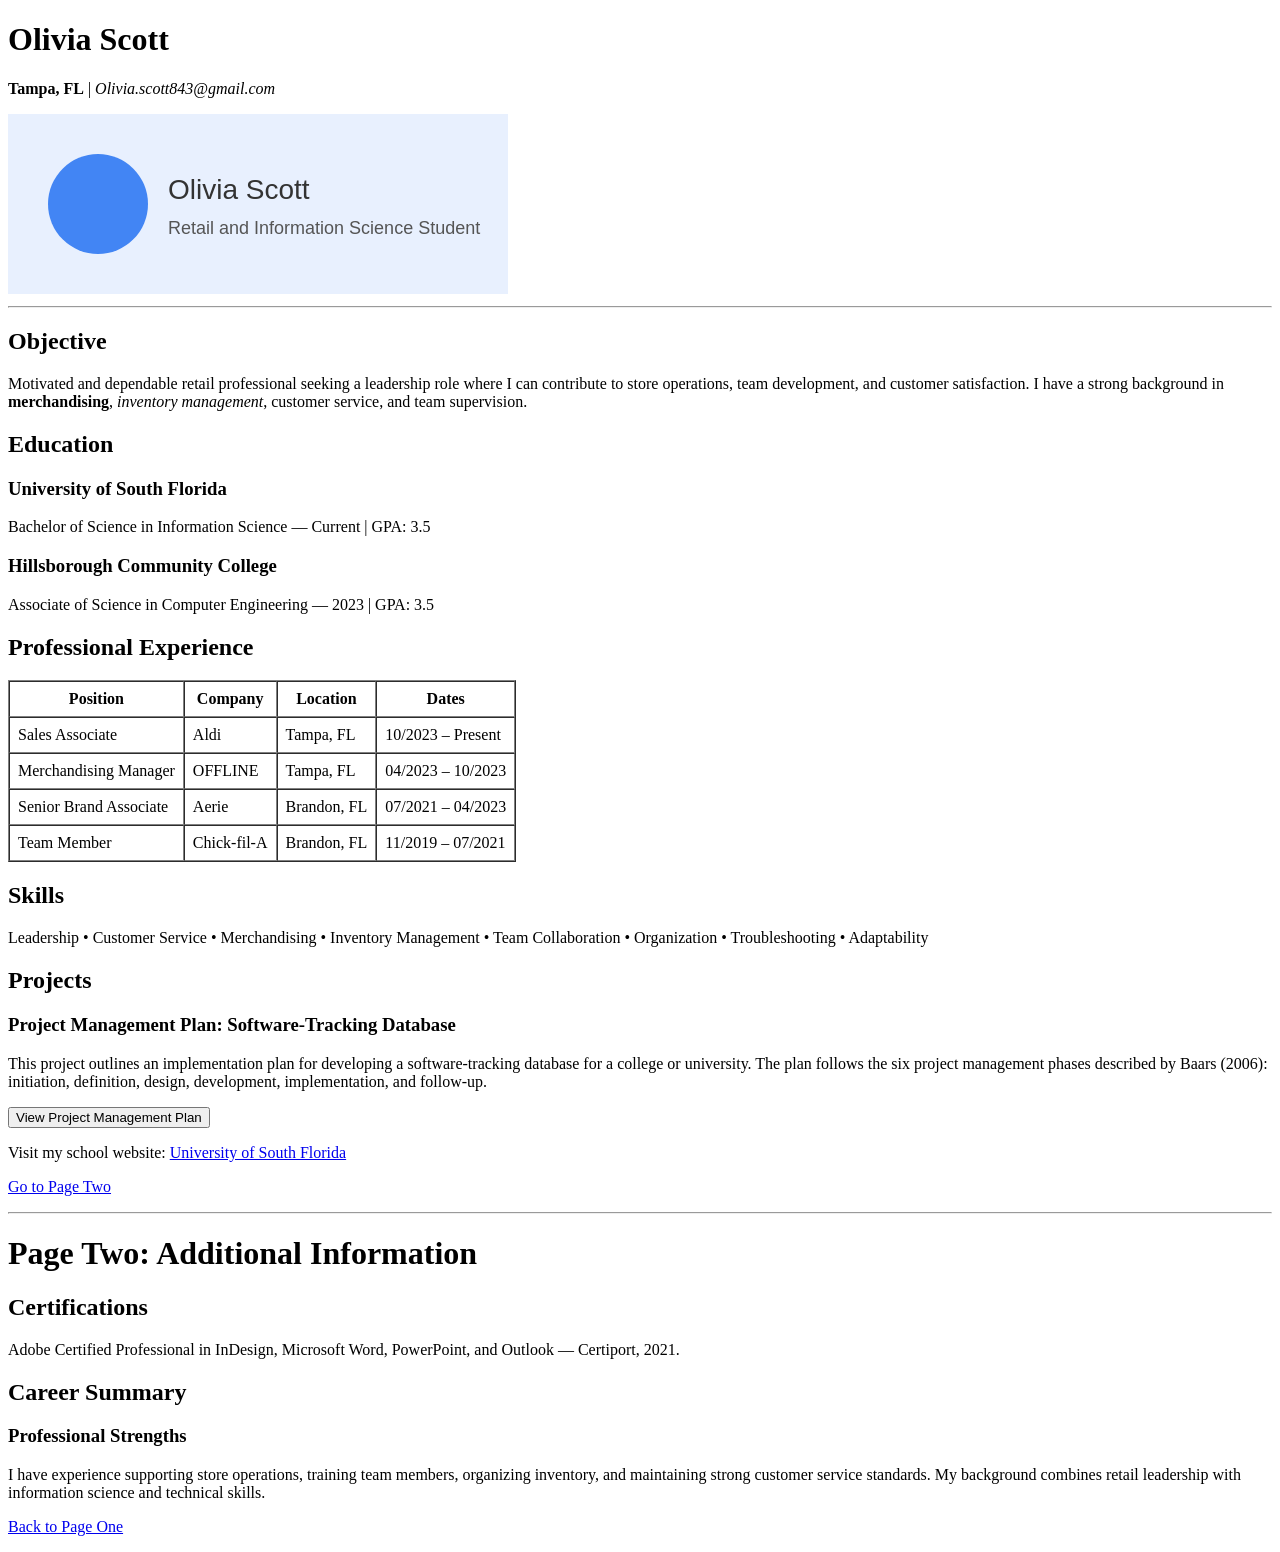
==== commit ef504844: "Update index.html" ====
--- a/index.html
+++ b/index.html
@@ -3,224 +3,113 @@
 <head>
     <meta charset="UTF-8">
     <meta name="viewport" content="width=device-width, initial-scale=1.0">
-
     <title>Olivia Scott Resume</title>
-
-    <style>
-        .project-section {
-            margin: 28px 0;
-        }
-
-        .project-card {
-            max-width: 700px;
-            padding: 18px;
-            border: 1px solid #cccccc;
-            border-left: 5px solid #006747;
-            border-radius: 8px;
-            background-color: #f8f9f7;
-        }
-
-        .project-card h3 {
-            margin-top: 0;
-        }
-
-        .project-button {
-            display: inline-block;
-            margin-top: 8px;
-            padding: 10px 16px;
-            background-color: #006747;
-            color: #ffffff;
-            text-decoration: none;
-            border: 2px solid #006747;
-            border-radius: 6px;
-            font-weight: bold;
-        }
-
-        .project-button:hover,
-        .project-button:focus {
-            background-color: #004b36;
-            border-color: #004b36;
-            color: #ffffff;
-        }
-    </style>
 </head>
-
 <body id="top">
 
     <!-- Main Page -->
     <h1>Olivia Scott</h1>
+    <p><strong>Tampa, FL</strong> | <em>Olivia.scott843@gmail.com</em></p>
 
-    <p>
-        <strong>Tampa, FL</strong> |
-        <em>Olivia.scott843@gmail.com</em>
-    </p>
-
-    <img
-        src="data:image/svg+xml,%3Csvg xmlns='http://www.w3.org/2000/svg' width='500' height='180'%3E%3Crect width='500' height='180' fill='%23e8f0fe'/%3E%3Ccircle cx='90' cy='90' r='50' fill='%234285f4'/%3E%3Ctext x='160' y='85' font-size='28' font-family='Arial' fill='%23333'%3EOlivia Scott%3C/text%3E%3Ctext x='160' y='120' font-size='18' font-family='Arial' fill='%23555'%3ERetail and Information Science Student%3C/text%3E%3C/svg%3E"
-        alt="Olivia Scott resume banner"
-        width="500"
-    >
+    <img src="data:image/svg+xml,%3Csvg xmlns='http://www.w3.org/2000/svg' width='500' height='180'%3E%3Crect width='500' height='180' fill='%23e8f0fe'/%3E%3Ccircle cx='90' cy='90' r='50' fill='%234285f4'/%3E%3Ctext x='160' y='85' font-size='28' font-family='Arial' fill='%23333'%3EOlivia Scott%3C/text%3E%3Ctext x='160' y='120' font-size='18' font-family='Arial' fill='%23555'%3ERetail and Information Science Student%3C/text%3E%3C/svg%3E" alt="Olivia Scott resume banner" width="500">
 
     <hr>
 
-    <!-- Objective -->
     <h2>Objective</h2>
-
     <p>
-        Motivated and dependable retail professional seeking a leadership
-        role where I can contribute to store operations, team development,
-        and customer satisfaction. I have a strong background in
-        <strong>merchandising</strong>,
+        Motivated and dependable retail professional seeking a leadership role where I can contribute to store operations,
+        team development, and customer satisfaction. I have a strong background in <strong>merchandising</strong>,
         <em>inventory management</em>, customer service, and team supervision.
     </p>
 
-    <!-- Education -->
     <h2>Education</h2>
-
     <h3>University of South Florida</h3>
-
-    <p>
-        Bachelor of Science in Information Science — Current | GPA: 3.5
-    </p>
+    <p>Bachelor of Science in Information Science — Current | GPA: 3.5</p>
 
     <h3>Hillsborough Community College</h3>
+    <p>Associate of Science in Computer Engineering — 2023 | GPA: 3.5</p>
 
-    <p>
-        Associate of Science in Computer Engineering — 2023 | GPA: 3.5
-    </p>
-
-    <!-- Professional Experience -->
     <h2>Professional Experience</h2>
-
     <table border="1" cellpadding="8" cellspacing="0">
-
         <tr>
             <th>Position</th>
             <th>Company</th>
             <th>Location</th>
             <th>Dates</th>
         </tr>
-
         <tr>
             <td>Sales Associate</td>
             <td>Aldi</td>
             <td>Tampa, FL</td>
             <td>10/2023 – Present</td>
         </tr>
-
         <tr>
             <td>Merchandising Manager</td>
             <td>OFFLINE</td>
             <td>Tampa, FL</td>
             <td>04/2023 – 10/2023</td>
         </tr>
-
         <tr>
             <td>Senior Brand Associate</td>
             <td>Aerie</td>
             <td>Brandon, FL</td>
             <td>07/2021 – 04/2023</td>
         </tr>
-
         <tr>
             <td>Team Member</td>
             <td>Chick-fil-A</td>
             <td>Brandon, FL</td>
             <td>11/2019 – 07/2021</td>
         </tr>
-
     </table>
 
-    <!-- Skills -->
     <h2>Skills</h2>
+    <p>
+        Leadership • Customer Service • Merchandising • Inventory Management • Team Collaboration • Organization •
+        Troubleshooting • Adaptability
+    </p>
+
+    <!-- Projects Section -->
+    <h2>Projects</h2>
+
+    <h3>Project Management Plan: Software-Tracking Database</h3>
+    <p>
+        This project outlines an implementation plan for developing a software-tracking database for a college or university.
+        The plan follows the six project management phases described by Baars (2006): initiation, definition, design,
+        development, implementation, and follow-up.
+    </p>
 
     <p>
-        Leadership • Customer Service • Merchandising • Inventory Management •
-        Team Collaboration • Organization • Troubleshooting • Adaptability
-    </p>
-
-    <!-- Projects -->
-    <section class="project-section" id="projects">
-
-        <h2>Projects</h2>
-
-        <div class="project-card">
-
-            <h3>
-                Project Management Plan:
-                Software-Tracking Database
-            </h3>
-
-            <p>
-                This project presents an implementation plan for developing
-                a software-tracking database for a college or university.
-                The plan applies the six project management phases described
-                by Baars (2006), including initiation, definition, design,
-                development, implementation, and follow-up.
-            </p>
-
-            <a
-                class="project-button"
-                href="project-management-plan.html"
-            >
-                View Project Management Plan
-            </a>
-
-        </div>
-
-    </section>
-
-    <!-- USF Website -->
-    <p>
-        Visit my school website:
-
-        <a
-            href="https://www.usf.edu/"
-            target="_blank"
-            rel="noopener"
-        >
-            University of South Florida
+        <a href="project-management-plan.html">
+            <button type="button">View Project Management Plan</button>
         </a>
     </p>
 
     <p>
-        <a href="#second-page">
-            Go to Page Two
-        </a>
+        Visit my school website:
+        <a href="https://www.usf.edu/" target="_blank">University of South Florida</a>
     </p>
+
+    <p><a href="#second-page">Go to Page Two</a></p>
 
     <hr>
 
     <!-- Second Page Section -->
-    <h1 id="second-page">
-        Page Two: Additional Information
-    </h1>
+    <h1 id="second-page">Page Two: Additional Information</h1>
 
-    <!-- Certifications -->
     <h2>Certifications</h2>
-
     <p>
-        Adobe Certified Professional in InDesign, Microsoft Word,
-        PowerPoint, and Outlook — Certiport, 2021.
+        Adobe Certified Professional in InDesign, Microsoft Word, PowerPoint, and Outlook — Certiport, 2021.
     </p>
 
-    <!-- Career Summary -->
     <h2>Career Summary</h2>
-
     <h3>Professional Strengths</h3>
-
     <p>
-        I have experience supporting store operations, training team members,
-        organizing inventory, and maintaining strong customer service
-        standards. My background combines retail leadership with information
-        science and technical skills.
+        I have experience supporting store operations, training team members, organizing inventory, and maintaining strong
+        customer service standards. My background combines retail leadership with information science and technical skills.
     </p>
 
-    <p>
-        <a href="#top">
-            Back to Page One
-        </a>
-    </p>
+    <p><a href="#top">Back to Page One</a></p>
 
 </body>
 </html>
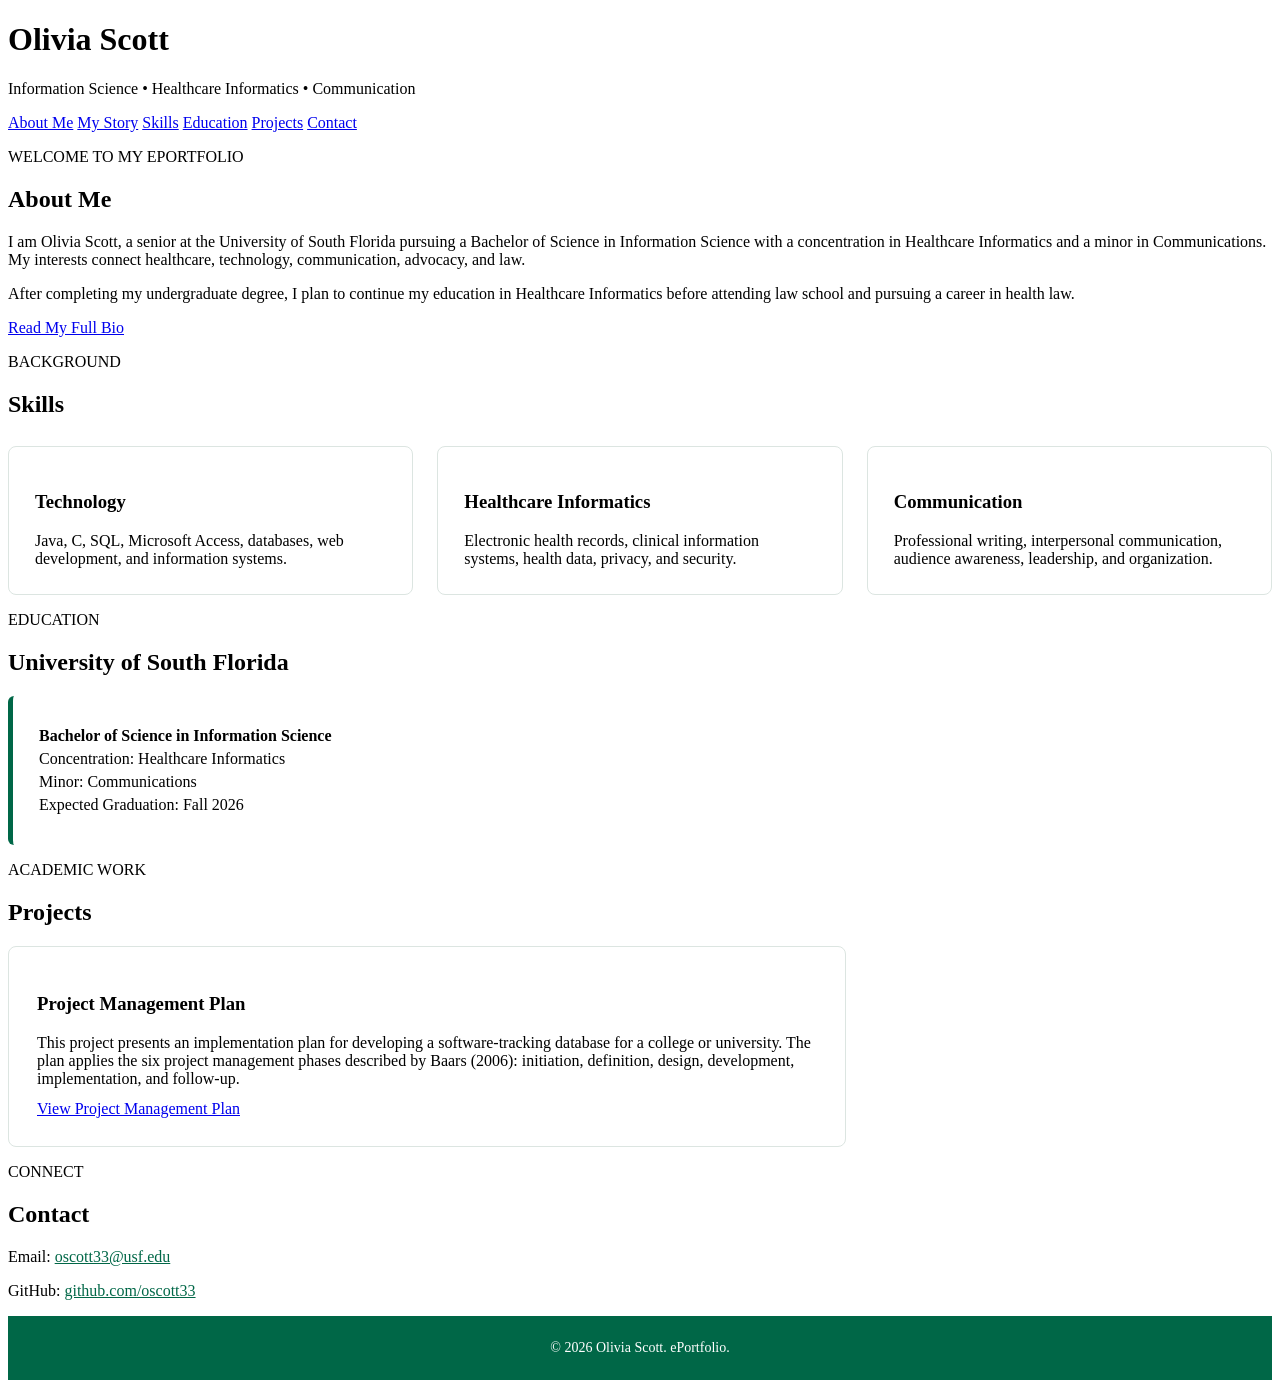
==== commit 19262c0c: "Update index.html" ====
--- a/index.html
+++ b/index.html
@@ -3,113 +3,170 @@
 <head>
     <meta charset="UTF-8">
     <meta name="viewport" content="width=device-width, initial-scale=1.0">
-    <title>Olivia Scott Resume</title>
+    <title>Olivia Scott | ePortfolio</title>
+    <link rel="stylesheet" href="styles.css">
 </head>
-<body id="top">
+<body>
 
-    <!-- Main Page -->
-    <h1>Olivia Scott</h1>
-    <p><strong>Tampa, FL</strong> | <em>Olivia.scott843@gmail.com</em></p>
+<header>
+    <div class="container header-content">
+        <div class="site-title">
+            <h1>Olivia Scott</h1>
+            <p>Information Science • Healthcare Informatics • Communication</p>
+        </div>
 
-    <img src="data:image/svg+xml,%3Csvg xmlns='http://www.w3.org/2000/svg' width='500' height='180'%3E%3Crect width='500' height='180' fill='%23e8f0fe'/%3E%3Ccircle cx='90' cy='90' r='50' fill='%234285f4'/%3E%3Ctext x='160' y='85' font-size='28' font-family='Arial' fill='%23333'%3EOlivia Scott%3C/text%3E%3Ctext x='160' y='120' font-size='18' font-family='Arial' fill='%23555'%3ERetail and Information Science Student%3C/text%3E%3C/svg%3E" alt="Olivia Scott resume banner" width="500">
+        <nav>
+            <a href="#about">About Me</a>
+            <a href="about.html">My Story</a>
+            <a href="#skills">Skills</a>
+            <a href="#education">Education</a>
+            <a href="#projects">Projects</a>
+            <a href="#contact">Contact</a>
+        </nav>
+    </div>
+</header>
 
-    <hr>
+<main>
 
-    <h2>Objective</h2>
-    <p>
-        Motivated and dependable retail professional seeking a leadership role where I can contribute to store operations,
-        team development, and customer satisfaction. I have a strong background in <strong>merchandising</strong>,
-        <em>inventory management</em>, customer service, and team supervision.
-    </p>
+    <section id="about" class="hero">
+        <div class="container">
+            <p class="eyebrow">WELCOME TO MY EPORTFOLIO</p>
 
-    <h2>Education</h2>
-    <h3>University of South Florida</h3>
-    <p>Bachelor of Science in Information Science — Current | GPA: 3.5</p>
+            <h2>About Me</h2>
 
-    <h3>Hillsborough Community College</h3>
-    <p>Associate of Science in Computer Engineering — 2023 | GPA: 3.5</p>
+            <p class="lead">
+                I am Olivia Scott, a senior at the University of South Florida pursuing a
+                Bachelor of Science in Information Science with a concentration in Healthcare
+                Informatics and a minor in Communications. My interests connect healthcare,
+                technology, communication, advocacy, and law.
+            </p>
 
-    <h2>Professional Experience</h2>
-    <table border="1" cellpadding="8" cellspacing="0">
-        <tr>
-            <th>Position</th>
-            <th>Company</th>
-            <th>Location</th>
-            <th>Dates</th>
-        </tr>
-        <tr>
-            <td>Sales Associate</td>
-            <td>Aldi</td>
-            <td>Tampa, FL</td>
-            <td>10/2023 – Present</td>
-        </tr>
-        <tr>
-            <td>Merchandising Manager</td>
-            <td>OFFLINE</td>
-            <td>Tampa, FL</td>
-            <td>04/2023 – 10/2023</td>
-        </tr>
-        <tr>
-            <td>Senior Brand Associate</td>
-            <td>Aerie</td>
-            <td>Brandon, FL</td>
-            <td>07/2021 – 04/2023</td>
-        </tr>
-        <tr>
-            <td>Team Member</td>
-            <td>Chick-fil-A</td>
-            <td>Brandon, FL</td>
-            <td>11/2019 – 07/2021</td>
-        </tr>
-    </table>
+            <p class="lead">
+                After completing my undergraduate degree, I plan to continue my education in
+                Healthcare Informatics before attending law school and pursuing a career in health law.
+            </p>
 
-    <h2>Skills</h2>
-    <p>
-        Leadership • Customer Service • Merchandising • Inventory Management • Team Collaboration • Organization •
-        Troubleshooting • Adaptability
-    </p>
+            <a class="button" href="about.html">Read My Full Bio</a>
+        </div>
+    </section>
+
+
+    <section id="skills">
+        <div class="container">
+            <p class="eyebrow">BACKGROUND</p>
+
+            <h2>Skills</h2>
+
+            <div class="card-grid">
+
+                <div class="card">
+                    <h3>Technology</h3>
+                    <p>
+                        Java, C, SQL, Microsoft Access, databases,
+                        web development, and information systems.
+                    </p>
+                </div>
+
+                <div class="card">
+                    <h3>Healthcare Informatics</h3>
+                    <p>
+                        Electronic health records, clinical information systems,
+                        health data, privacy, and security.
+                    </p>
+                </div>
+
+                <div class="card">
+                    <h3>Communication</h3>
+                    <p>
+                        Professional writing, interpersonal communication,
+                        audience awareness, leadership, and organization.
+                    </p>
+                </div>
+
+            </div>
+        </div>
+    </section>
+
+
+    <section id="education" class="section-alt">
+        <div class="container">
+            <p class="eyebrow">EDUCATION</p>
+
+            <h2>University of South Florida</h2>
+
+            <div class="education-box">
+                <p>
+                    <strong>Bachelor of Science in Information Science</strong>
+                </p>
+
+                <p>Concentration: Healthcare Informatics</p>
+                <p>Minor: Communications</p>
+                <p>Expected Graduation: Fall 2026</p>
+            </div>
+        </div>
+    </section>
+
 
     <!-- Projects Section -->
-    <h2>Projects</h2>
+    <section id="projects">
+        <div class="container">
+            <p class="eyebrow">ACADEMIC WORK</p>
 
-    <h3>Project Management Plan: Software-Tracking Database</h3>
-    <p>
-        This project outlines an implementation plan for developing a software-tracking database for a college or university.
-        The plan follows the six project management phases described by Baars (2006): initiation, definition, design,
-        development, implementation, and follow-up.
-    </p>
+            <h2>Projects</h2>
 
-    <p>
-        <a href="project-management-plan.html">
-            <button type="button">View Project Management Plan</button>
-        </a>
-    </p>
+            <div class="project-card">
 
-    <p>
-        Visit my school website:
-        <a href="https://www.usf.edu/" target="_blank">University of South Florida</a>
-    </p>
+                <h3>Project Management Plan</h3>
 
-    <p><a href="#second-page">Go to Page Two</a></p>
+                <p>
+                    This project presents an implementation plan for developing a
+                    software-tracking database for a college or university. The plan
+                    applies the six project management phases described by Baars (2006):
+                    initiation, definition, design, development, implementation, and follow-up.
+                </p>
 
-    <hr>
+                <a class="button" href="project-management-plan.html">
+                    View Project Management Plan
+                </a>
 
-    <!-- Second Page Section -->
-    <h1 id="second-page">Page Two: Additional Information</h1>
+            </div>
+        </div>
+    </section>
 
-    <h2>Certifications</h2>
-    <p>
-        Adobe Certified Professional in InDesign, Microsoft Word, PowerPoint, and Outlook — Certiport, 2021.
-    </p>
 
-    <h2>Career Summary</h2>
-    <h3>Professional Strengths</h3>
-    <p>
-        I have experience supporting store operations, training team members, organizing inventory, and maintaining strong
-        customer service standards. My background combines retail leadership with information science and technical skills.
-    </p>
+    <section id="contact" class="section-alt">
+        <div class="container">
+            <p class="eyebrow">CONNECT</p>
 
-    <p><a href="#top">Back to Page One</a></p>
+            <h2>Contact</h2>
+
+            <p>
+                Email:
+                <a href="mailto:oscott33@usf.edu">
+                    oscott33@usf.edu
+                </a>
+            </p>
+
+            <p>
+                GitHub:
+                <a
+                    href="https://github.com/oscott33"
+                    target="_blank"
+                    rel="noopener"
+                >
+                    github.com/oscott33
+                </a>
+            </p>
+
+        </div>
+    </section>
+
+</main>
+
+
+<footer>
+    <p>&copy; 2026 Olivia Scott. ePortfolio.</p>
+</footer>
 
 </body>
 </html>
--- a/styles.css
+++ b/styles.css
@@ -0,0 +1,127 @@
+    font-size: 15px;
+    font-weight: 700;
+    transition: background-color 0.2s ease;
+}
+
+.button:hover,
+.button:focus {
+    background-color: #005f45;
+}
+
+/* Skills */
+.card-grid {
+    display: grid;
+    grid-template-columns: repeat(3, 1fr);
+    gap: 24px;
+    margin-top: 28px;
+}
+
+.card {
+    padding: 26px;
+    background-color: #ffffff;
+    border: 1px solid #dce5e1;
+    border-radius: 8px;
+}
+
+.card p {
+    margin-bottom: 0;
+}
+
+/* Education */
+.education-box {
+    max-width: 720px;
+    padding: 26px;
+    background-color: #ffffff;
+    border-left: 5px solid #006747;
+    border-radius: 6px;
+}
+
+.education-box p {
+    margin: 5px 0;
+}
+
+/* Projects */
+.project-card {
+    max-width: 780px;
+    padding: 28px;
+    border: 1px solid #dce5e1;
+    border-radius: 8px;
+    background-color: #ffffff;
+}
+
+.project-card p {
+    margin-bottom: 12px;
+}
+
+/* Links */
+main a:not(.button) {
+    color: #006747;
+}
+
+main a:not(.button):hover,
+main a:not(.button):focus {
+    color: #004e36;
+}
+
+/* Footer */
+footer {
+    padding: 24px;
+    background-color: #006747;
+    color: #ffffff;
+    text-align: center;
+}
+
+footer p {
+    margin: 0;
+    font-size: 14px;
+}
+
+/* Responsive */
+@media (max-width: 900px) {
+    .header-content {
+        padding: 22px 0;
+        align-items: flex-start;
+        flex-direction: column;
+        gap: 15px;
+    }
+
+    nav {
+        justify-content: flex-start;
+        gap: 16px;
+    }
+
+    .hero {
+        min-height: auto;
+        padding: 100px 0;
+    }
+
+    .card-grid {
+        grid-template-columns: 1fr;
+    }
+}
+
+@media (max-width: 600px) {
+    .container {
+        width: min(100% - 32px, 1100px);
+    }
+
+    section {
+        padding: 64px 0;
+    }
+
+    h2 {
+        font-size: 40px;
+    }
+
+    .lead {
+        font-size: 16px;
+    }
+
+    nav {
+        gap: 12px;
+    }
+
+    nav a {
+        font-size: 13px;
+    }
+}
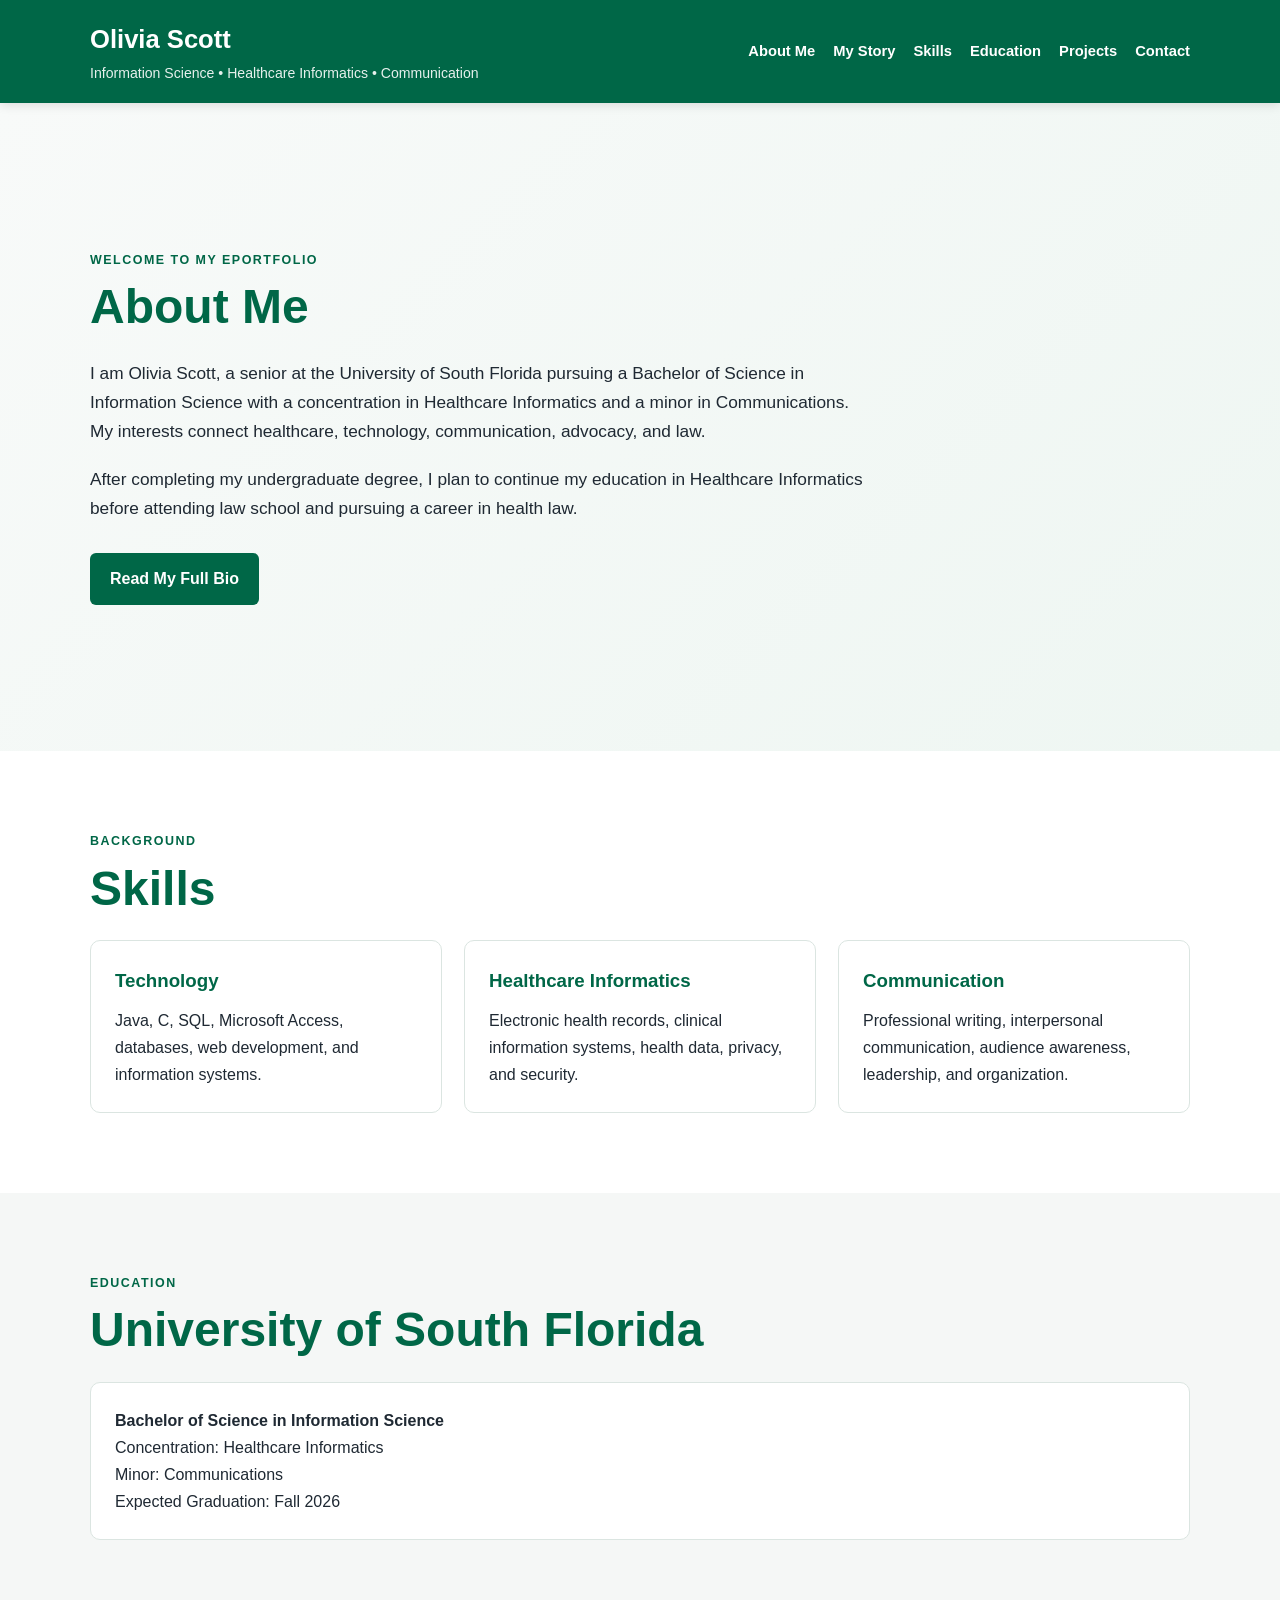
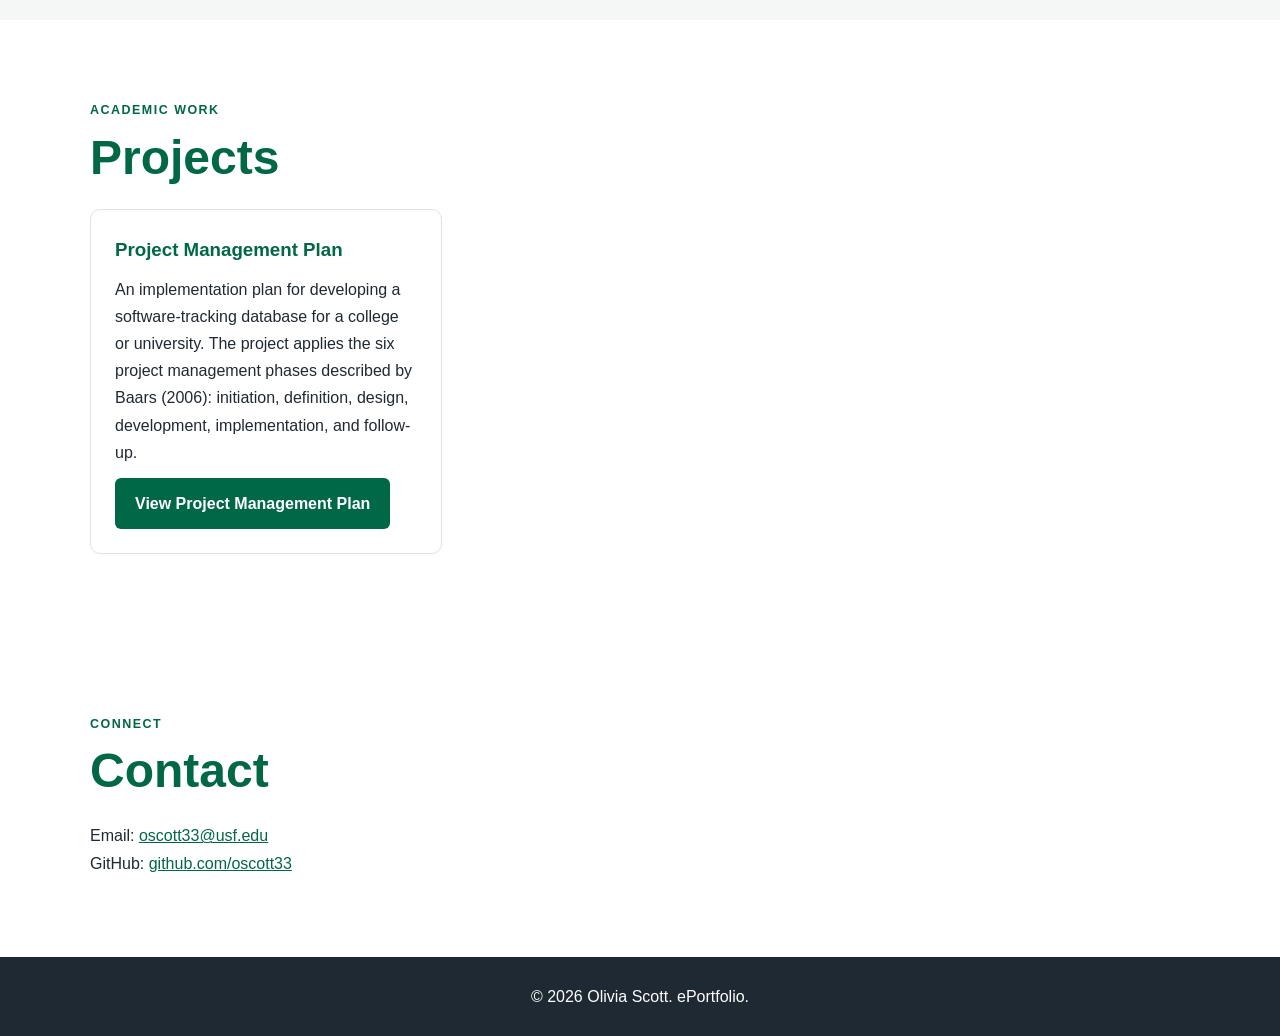
==== commit 6fd625f7: "Update index.html updated to match original look prior to changes on 9/29" ====
--- a/index.html
+++ b/index.html
@@ -10,7 +10,7 @@
 
 <header>
     <div class="container header-content">
-        <div class="site-title">
+        <div>
             <h1>Olivia Scott</h1>
             <p>Information Science • Healthcare Informatics • Communication</p>
         </div>
@@ -54,7 +54,6 @@
     <section id="skills">
         <div class="container">
             <p class="eyebrow">BACKGROUND</p>
-
             <h2>Skills</h2>
 
             <div class="card-grid">
@@ -95,10 +94,7 @@
             <h2>University of South Florida</h2>
 
             <div class="education-box">
-                <p>
-                    <strong>Bachelor of Science in Information Science</strong>
-                </p>
-
+                <p><strong>Bachelor of Science in Information Science</strong></p>
                 <p>Concentration: Healthcare Informatics</p>
                 <p>Minor: Communications</p>
                 <p>Expected Graduation: Fall 2026</p>
@@ -111,58 +107,53 @@
     <section id="projects">
         <div class="container">
             <p class="eyebrow">ACADEMIC WORK</p>
-
             <h2>Projects</h2>
 
-            <div class="project-card">
+            <div class="card-grid">
 
-                <h3>Project Management Plan</h3>
+                <div class="card">
+                    <h3>Project Management Plan</h3>
 
-                <p>
-                    This project presents an implementation plan for developing a
-                    software-tracking database for a college or university. The plan
-                    applies the six project management phases described by Baars (2006):
-                    initiation, definition, design, development, implementation, and follow-up.
-                </p>
+                    <p>
+                        An implementation plan for developing a software-tracking
+                        database for a college or university. The project applies
+                        the six project management phases described by Baars (2006):
+                        initiation, definition, design, development, implementation,
+                        and follow-up.
+                    </p>
 
-                <a class="button" href="project-management-plan.html">
-                    View Project Management Plan
-                </a>
+                    <a class="button" href="project-management-plan.html">
+                        View Project Management Plan
+                    </a>
+                </div>
 
             </div>
         </div>
     </section>
 
 
-    <section id="contact" class="section-alt">
+    <section id="contact">
         <div class="container">
             <p class="eyebrow">CONNECT</p>
-
             <h2>Contact</h2>
 
             <p>
                 Email:
-                <a href="mailto:oscott33@usf.edu">
-                    oscott33@usf.edu
-                </a>
+                <a href="mailto:oscott33@usf.edu">oscott33@usf.edu</a>
             </p>
 
             <p>
                 GitHub:
-                <a
-                    href="https://github.com/oscott33"
-                    target="_blank"
-                    rel="noopener"
-                >
+                <a href="https://github.com/oscott33"
+                   target="_blank"
+                   rel="noopener">
                     github.com/oscott33
                 </a>
             </p>
-
         </div>
     </section>
 
 </main>
-
 
 <footer>
     <p>&copy; 2026 Olivia Scott. ePortfolio.</p>
--- a/styles.css
+++ b/styles.css
@@ -1,127 +1,214 @@
-    font-size: 15px;
+* {
+    box-sizing: border-box;
+    margin: 0;
+    padding: 0;
+}
+
+html {
+    scroll-behavior: smooth;
+}
+
+body {
+    font-family: Arial, Helvetica, sans-serif;
+    line-height: 1.7;
+    color: #1f2933;
+    background: #ffffff;
+}
+
+.container {
+    width: min(92%, 1100px);
+    margin: 0 auto;
+}
+
+header {
+    position: sticky;
+    top: 0;
+    z-index: 1000;
+    background: #006747;
+    color: #ffffff;
+    box-shadow: 0 2px 10px rgba(0,0,0,.12);
+}
+
+.header-content {
+    display: flex;
+    align-items: center;
+    justify-content: space-between;
+    gap: 30px;
+    padding: 18px 0;
+}
+
+header h1 {
+    font-size: 1.6rem;
+}
+
+header p {
+    font-size: .88rem;
+    opacity: .9;
+}
+
+nav {
+    display: flex;
+    flex-wrap: wrap;
+    gap: 18px;
+}
+
+nav a {
+    color: #ffffff;
+    text-decoration: none;
     font-weight: 700;
-    transition: background-color 0.2s ease;
-}
-
-.button:hover,
-.button:focus {
-    background-color: #005f45;
-}
-
-/* Skills */
+    font-size: .92rem;
+}
+
+nav a:hover {
+    text-decoration: underline;
+}
+
+section {
+    padding: 80px 0;
+    scroll-margin-top: 100px;
+}
+
+.hero {
+    min-height: 72vh;
+    display: flex;
+    align-items: center;
+    background: linear-gradient(135deg, #f8faf9, #eef6f2);
+}
+
+.eyebrow {
+    color: #006747;
+    font-weight: 800;
+    letter-spacing: .12em;
+    font-size: .78rem;
+    margin-bottom: 8px;
+}
+
+h2 {
+    color: #006747;
+    font-size: clamp(2rem, 4vw, 3rem);
+    line-height: 1.15;
+    margin-bottom: 24px;
+}
+
+h3 {
+    color: #006747;
+    margin-bottom: 10px;
+}
+
+.lead {
+    max-width: 780px;
+    font-size: 1.08rem;
+    margin-bottom: 18px;
+}
+
+.button {
+    display: inline-block;
+    margin-top: 12px;
+    padding: 12px 20px;
+    background: #006747;
+    color: #ffffff;
+    text-decoration: none;
+    border-radius: 6px;
+    font-weight: 700;
+}
+
+.button:hover {
+    background: #005239;
+}
+
+.section-alt {
+    background: #f5f7f6;
+}
+
+.bio-page {
+    min-height: calc(100vh - 150px);
+}
+
+.bio-layout {
+    max-width: 940px;
+}
+
+.section-heading {
+    text-align: center;
+    margin-bottom: 32px;
+}
+
+.byline {
+    color: #5f6b67;
+    font-weight: 700;
+}
+
+.bio-card {
+    background: #ffffff;
+    border-radius: 14px;
+    padding: clamp(26px, 5vw, 52px);
+    box-shadow: 0 10px 30px rgba(0, 80, 60, .08);
+    border-top: 6px solid #006747;
+}
+
+.bio-card p {
+    margin-bottom: 1.3rem;
+    font-size: 1rem;
+}
+
+.references {
+    margin-top: 40px;
+    padding-top: 26px;
+    border-top: 1px solid #dce4e0;
+}
+
+.references ul {
+    padding-left: 1.4rem;
+}
+
+.references li {
+    margin-bottom: 10px;
+}
+
+.back-home {
+    margin-top: 28px;
+}
+
 .card-grid {
     display: grid;
     grid-template-columns: repeat(3, 1fr);
-    gap: 24px;
-    margin-top: 28px;
-}
-
-.card {
-    padding: 26px;
-    background-color: #ffffff;
-    border: 1px solid #dce5e1;
-    border-radius: 8px;
-}
-
-.card p {
-    margin-bottom: 0;
-}
-
-/* Education */
+    gap: 22px;
+}
+
+.card,
 .education-box {
-    max-width: 720px;
-    padding: 26px;
-    background-color: #ffffff;
-    border-left: 5px solid #006747;
-    border-radius: 6px;
-}
-
-.education-box p {
-    margin: 5px 0;
-}
-
-/* Projects */
-.project-card {
-    max-width: 780px;
-    padding: 28px;
-    border: 1px solid #dce5e1;
-    border-radius: 8px;
-    background-color: #ffffff;
-}
-
-.project-card p {
-    margin-bottom: 12px;
-}
-
-/* Links */
-main a:not(.button) {
-    color: #006747;
-}
-
-main a:not(.button):hover,
-main a:not(.button):focus {
-    color: #004e36;
-}
-
-/* Footer */
+    background: #ffffff;
+    padding: 24px;
+    border: 1px solid #dbe5e1;
+    border-radius: 10px;
+}
+
+#contact a {
+    color: #006747;
+}
+
 footer {
-    padding: 24px;
-    background-color: #006747;
+    background: #1f2933;
     color: #ffffff;
     text-align: center;
-}
-
-footer p {
-    margin: 0;
-    font-size: 14px;
-}
-
-/* Responsive */
-@media (max-width: 900px) {
+    padding: 26px 16px;
+}
+
+@media (max-width: 800px) {
     .header-content {
-        padding: 22px 0;
+        flex-direction: column;
         align-items: flex-start;
-        flex-direction: column;
-        gap: 15px;
     }
 
     nav {
-        justify-content: flex-start;
-        gap: 16px;
-    }
-
-    .hero {
-        min-height: auto;
-        padding: 100px 0;
+        gap: 12px;
     }
 
     .card-grid {
         grid-template-columns: 1fr;
     }
-}
-
-@media (max-width: 600px) {
-    .container {
-        width: min(100% - 32px, 1100px);
-    }
 
     section {
-        padding: 64px 0;
-    }
-
-    h2 {
-        font-size: 40px;
-    }
-
-    .lead {
-        font-size: 16px;
-    }
-
-    nav {
-        gap: 12px;
-    }
-
-    nav a {
-        font-size: 13px;
-    }
-}
+        padding: 60px 0;
+    }
+}
